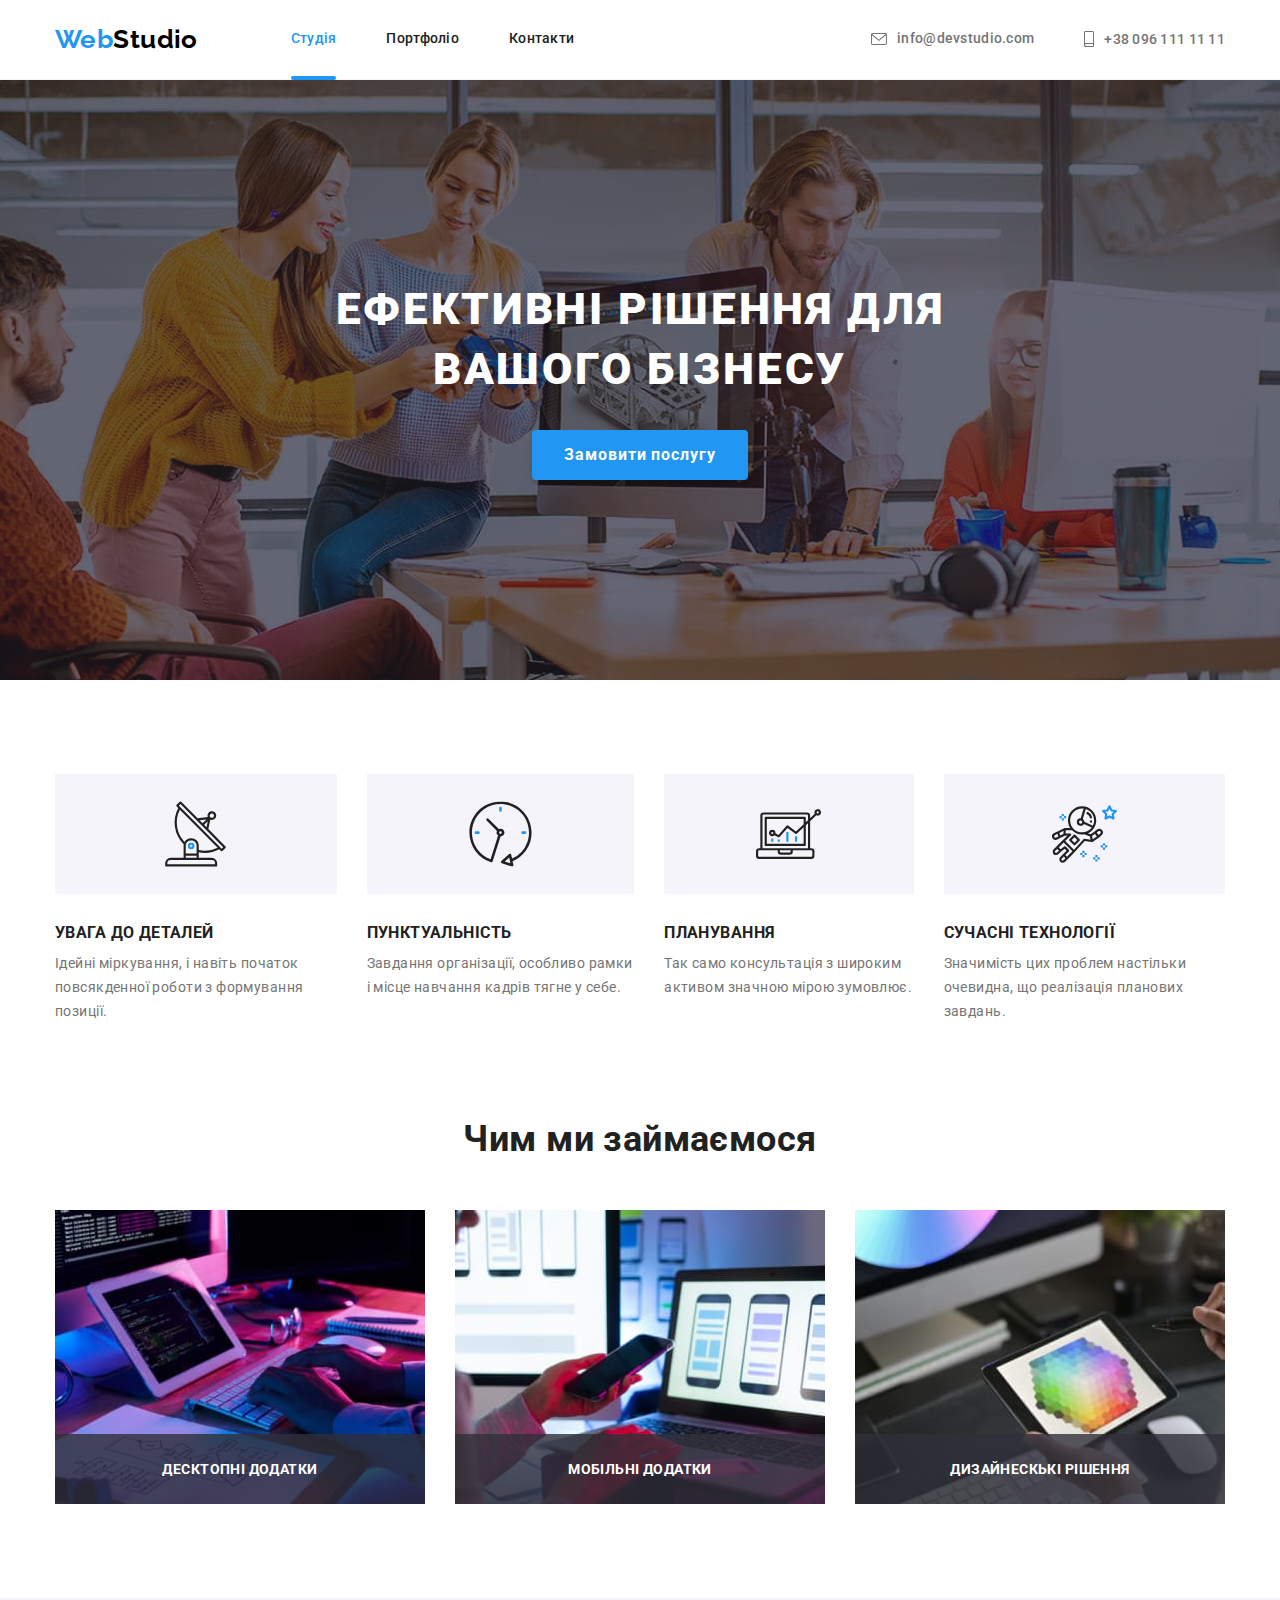
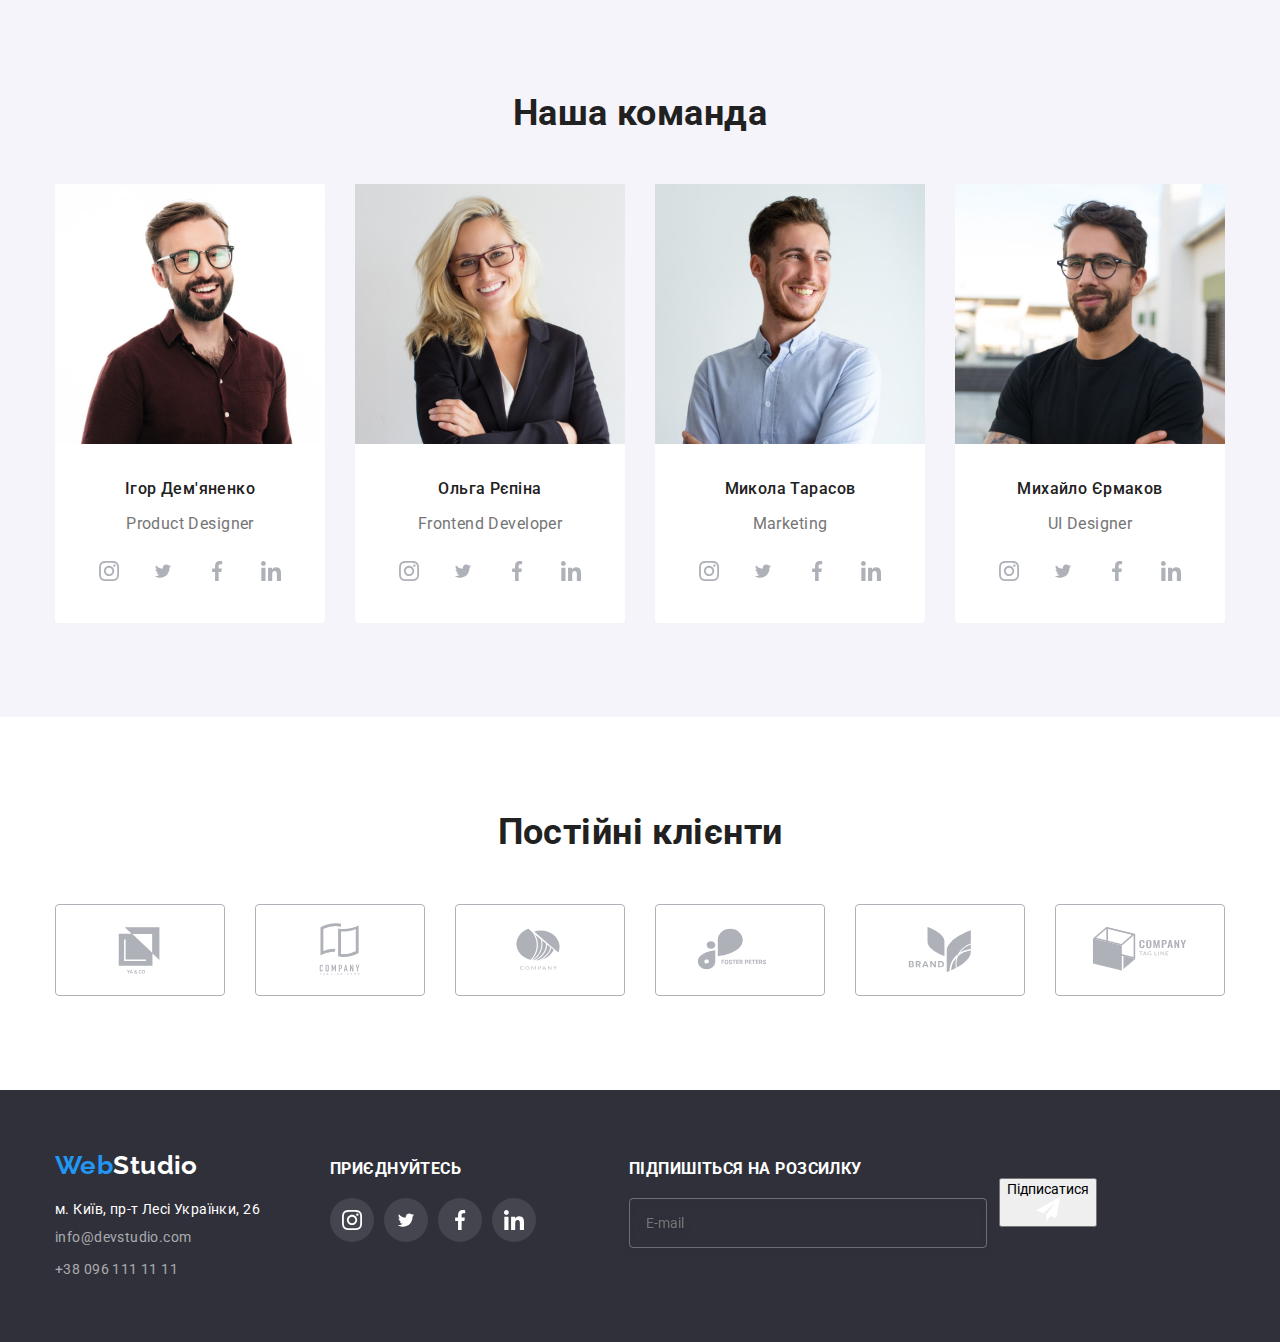
==== index.html @ 7239a4ab "Initial commit" ====
<!DOCTYPE html>
<html lang="uk">
  <head>
    <meta charset="UTF-8" />
    <meta http-equiv="X-UA-Compatible" content="IE=edge" />
    <meta name="viewport" content="width=device-width, initial-scale=1.0" />
    <title>Студія</title>
    <link
    rel="stylesheet"
    href="https://cdnjs.cloudflare.com/ajax/libs/modern-normalize/1.0.0/modern-normalize.min.css"
  />
    <link
      href="https://fonts.googleapis.com/css2?family=Montserrat:wght@400;500;600&family=Raleway:wght@700&family=Roboto:wght@400;500;700;900&display=swap"
      rel="stylesheet"/>
      <link rel="stylesheet" href="./css/main.min.css" />
    <link rel="stylesheet" href="./css/style.css" />
  </head>
  <body class="page">


<!-- *TODO HEADER= ============================================= --> 

<header class="header">
  <div class="header__container container">
      <a href="./index.html" lang="en" class="logo__text logo">Web<span class="logo__span">Studio</span></a>
<nav class="site-nav">
  <ul class="site-nav__list list">
    <li class="site-nav__item item"><a href="./index.html" class="site-nav__link link current">Студія</a> </li>
    <li class="site-nav__item item"><a href="./portfolio.html" class="site-nav__link link" >Портфоліо</a> </li>
    <li class="site-nav__item item"><a href="" class="site-nav__link link">Контакти</a> </li>
  </ul>
</nav>

  <ul class="contacts__list list">
    <li class="contacts__item item"> 
      <a href="mailto:info@devstudio.com" class="contacts__list__email" >
        <svg class="email-icon" width="16" height="12">
          <use href="./images/icons.svg#icon-envelope-min"></use>
        </svg> info@devstudio.com
      </a>
    </li>
    <li class="phone contact item"> <a href="tel:+38096111111" class="contacts__list__phone">
        <svg class="mobile-icon" width="10" height="16">
          <use href="./images/icons.svg#icon-smartphone-min"></use>
        </svg>+38 096 111 11 11
      </a>
    </li>
  </ul>
</div>
</header>

<!--*TODO HERO Section =============================================  -->

<main>
<div class="overlay">
 <section class="hero__section">
     <div class="hero__container">
        <h1 class="hero__title">Ефективні рішення для <br />вашого бізнесу</h1>
        <button type="button" class="hero__button button" data-modal-open>Замовити послугу</button>
     </div>
 </section>
</div>

 <!--*TODO FEATURES ================================================ -->

<section class="features__section section">
     <div class="features_container container">
        <h2 hidden class="features__title">Особливості</h2>
        <ul class="features__list list">

          <li class="feature__item item icon-attention">
            <h3 class="feature__title">УВАГА ДО ДЕТАЛЕЙ</h3>
            <p class="feature__description">
              Ідейні міркування, і навіть початок повсякденної роботи з
              формування позиції.
            </p>
          </li>

          <li class="feature__item item icon-punctality">
            <h3 class="feature__title">ПУНКТУАЛЬНІСТЬ</h3>
            <p class="feature__description">
              Завдання організації, особливо рамки і місце навчання кадрів тягне
              у себе.
            </p>
          </li>

          <li class="feature__item item icon-planning">
            <h3 class="feature__title">ПЛАНУВАННЯ</h3>
            <p class="feature__description">
              Так само консультація з широким активом значною мірою зумовлює.
            </p>
          </li>

          <li class="feature__item item icon-modern">
            <h3 class="feature__title">СУЧАСНІ ТЕХНОЛОГІЇ</h3>
            <p class="feature__description">
              Значимість цих проблем настільки очевидна, що реалізація планових
              завдань.
            </p>
          </li>
        </ul>
      </section>

      
 <!--*TODO ACTIVITY ================================================ -->

       <section class="activity__section section">
         <div class=" activity__container container">
        <h2 class="activity__title title">Чим ми займаємося</h2>
        <ul class="activity__list">
          <li class="activity__item">
            <img
              src="./images/whatwedo1.jpg"
              width="370"
              alt="Людина працює за компьютером"
            />
            <p class="activity__category">Десктопні додатки</p>
          </li>
         <li class="activity__item">
            <img
              src="./images/whatwedo2.jpg"
              width="370"
              alt="Людина шукає інформацію в Інтернеті"
            />
            <p class="activity__category">Мобільні додатки</p>
          </li>
           <li class="activity__item">
            <img
              src="./images/whatwedo3.jpg"
              width="370"
              alt="Людина обирає кольори на планшеті"
            />
            <p class="activity__category">Дизайнескькі рішення</p>
          </li>
        </ul>
        </div>
      </section>

 <!--*TODO TEAM ==================================================== -->

<section class="team__section section">
  <div class="team__contaner container">
    <h2 class="team__title title">Наша команда</h2>

<ul class="team__list">
  <li class="team__item item">
            <img
              src="./images/igor.jpg"
              width="270"
              alt="Фото Ігор Дем'яненко"
            />
      <div class="team__desc">
            <h3 class="team__name">Ігор Дем'яненко</h3>
            <p class="team__job">Product Designer</p>
  
        <ul class="team__list list">
          <li class="team__item item">
            <a href="" class="team__link link">
              <svg class="team__icon" width="20" height="20">
                <use href="./images/icons.svg#icon-instagram-min" ></use>
              </svg>
            </a>
          </li>

          <li class="team__item item">
            <a href="" class="team__link link">
              <svg class="team__icon"  width="20" height="16.25">
                <use href="./images/icons.svg#icon-twitter-min"></use>
              </svg>
            </a>
          </li>

           <li class="team__item item">
            <a href="" class="team__link link">
              <svg class="team__icon" width="20" height="20">
                <use href="./images/icons.svg#icon-facebook-min" ></use>
              </svg>
            </a>
          </li>

           <li class="team__item item">
            <a href="" class="team__link link">
              <svg class="team__icon" width="20" height="20">
                <use href="./images/icons.svg#icon-linkedin-min" ></use>
              </svg>
            </a>
          </li>
        </ul>
      </div>
  </li>

  <li class="team__item item">
        <img src="./images/olga.jpg" alt="Фото Ольга Рєпіна" width="270" />
    <div class="team__desc">
            <h3 class="team__name">Ольга Рєпіна</h3>
            <p class="team__job">Frontend Developer</p>
      
       <ul class="team__list list">
          <li class="team__item item">
            <a href="" class="team__link link">
              <svg class="team__icon" width="20" height="20">
                <use href="./images/icons.svg#icon-instagram-min" ></use>
              </svg>
            </a>
          </li>

          <li class="team__item item">
            <a href="" class="team__link link">
              <svg class="team__icon" width="20" height="16.25">
                <use href="./images/icons.svg#icon-twitter-min" ></use>
              </svg>
            </a>
          </li>

           <li class="team__item item">
            <a href="" class="team__link link">
              <svg class="team__icon" width="20" height="20">
                <use href="./images/icons.svg#icon-facebook-min" ></use>
              </svg>
            </a>
          </li>

           <li class="team__item item">
            <a href="" class="team__link link">
              <svg class="team__icon" width="20" height="20">
                <use href="./images/icons.svg#icon-linkedin-min" ></use>
              </svg>
            </a>
          </li>
       </ul>
    </div>
  </li>

  <li class="team__item item">
         <img
              src="./images/mykola.jpg"
              alt="Фото Микола Тарасов"
              width="270"/>
            <div class="team__desc">
            <h3 class="team__name">Микола Тарасов</h3>
            <p class="team__job">Marketing</p>
     
       <ul class="team__list list">
          <li class="team__item item">
            <a href="" class="team__link link">
              <svg class="team__icon" width="20" height="20">
                <use href="./images/icons.svg#icon-instagram-min" ></use>
              </svg>
            </a>
          </li>

          <li class="team__item item">
            <a href="" class="team__link link">
              <svg class="team__icon" width="20" height="16.25">
                <use href="./images/icons.svg#icon-twitter-min"></use>
              </svg>
            </a>
          </li>

           <li class="team__item item">
            <a href="" class="team__link link">
              <svg class="team__icon" width="20" height="20">
                <use href="./images/icons.svg#icon-facebook-min" ></use>
              </svg>
            </a>
          </li>

           <li class="team__item item">
            <a href="" class="team__link link">
              <svg class="team__icon" width="20" height="20">
                <use href="./images/icons.svg#icon-linkedin-min" ></use>
              </svg>
            </a>
          </li>
        </ul>
    </div>
</li>
          <!-- </li> -->

          <li class="team__item item">
            <img
              src="./images/mychailo.jpg"
              alt="Фото Михайло Єрмаков"
              width="270" />
            <div class="team__desc">
            <h3 class="team__name">Михайло Єрмаков</h3>
            <p class="team__job">UI Designer</p>
     
         <ul class="team__list list">
          <li class="team__item item">
            <a href="" class="team__link link">
              <svg class="team__icon" width="20" height="20">
                <use href="./images/icons.svg#icon-instagram-min" ></use>
              </svg>
            </a>
          </li>

          <li class="team__item item">
            <a href="" class="team__link link">
              <svg class="team__icon" width="20" height="16.25">
                <use href="./images/icons.svg#icon-twitter-min" ></use>
              </svg>
            </a>
          </li>

          <li class="team__item item">
            <a href="" class="team__link link">
              <svg class="team__icon" width="20" height="20">
                <use href="./images/icons.svg#icon-facebook-min" ></use>
              </svg>
            </a>
          </li>

           <li class="team__item item">
            <a href="" class="team__link link">
              <svg class="team__icon" width="20" height="20">
                <use href="./images/icons.svg#icon-linkedin-min" ></use>
              </svg>
            </a>
          </li>
        </ul>
    </div>
</li>
          
</li>
 </ul>
        
</div>
</section>

<!--*TODO CLIENTS ===========================================================-->

<section class="clients__section section">
<div class="container">
<h2 class="clients__title title">Постійні клієнти</h2>
<ul class="clients__list list">
  <li class="clients__item item">
    <a href="" class="clients__link link">
  <svg class="clients__logo" width="106" height="60">
      <use href="./images/icons.svg#icon-Union-min">
      </use>
    </svg>
    </a>
  </li>

   <li class="clients__item item">
    <a href="" class="clients__link link">
    <svg class="clients__logo" width="106" height="60">
      <use href="./images/icons.svg#icon-company-min">
      </use>
    </svg>
    </a>
  </li>

   <li class="clients__item item">
    <a href="" class="clients__link link">
    <svg class="clients__logo" width="106" height="60">
      <use href="./images/icons.svg#icon-secondcompany-min">
      </use>
    </svg>
    </a>
  </li>

  <li class="clients__item item">
    <a href="" class="clients__link link">
   <svg class="clients__logo" width="106" height="60">
      <use href="./images/icons.svg#icon-foster-min">
      </use>
    </svg>
    </a>
  </li>

  <li class="clients__item item">
    <a href="" class="clients__link link">
    <svg class="clients__logo" width="106" height="60">
      <use href="./images/icons.svg#icon-brand-min">
      </use>
    </svg>
    </a>
  </li>

   <li class="clients__item item">
    <a href="" class="clients__link link">
    <svg class="clients__logo" width="106" height="60">
      <use href="./images/icons.svg#icon-tagline-min">
      </use>
    </svg>
    </a>
  </li>
</ul>

</div>
</section>
 </main>

<!-- FOOTER  =============================================
========================================================== -->

    <footer class="footer">
      <div class="footer__container container">
<ul class="footer-align">
  <li>  
    <a href="./index.html" lang="en" class="logo__text">Web<span class="logo__span footerlogo">Studio</span>
    </a>
        <address>
          <ul class="footer__list list">
            <li> <a href=""  class="footer__address link" >м. Київ, пр-т Лесі Українки, 26</a> </li>
            <li> <a href="mailto:info@devstudio.com" class="footer__email link" >info@devstudio.com</a> </li>
            <li> <a href="tel:+38096111111" class="footer__phone link">+38 096 111 11 11</a></li>
          </ul>
        </address>
  </li>

  <li>
    <div class="join">
      <h3 class="join__title">Приєднуйтесь</h3>
        <div class="social__footer">
      <ul class="team__list list join__list">
          <li class="join__item item">
            <a href="" class="join__link link">
              <svg class="join__svg" width="20" height="20">
                <use href="./images/icons.svg#icon-instagram-min" ></use>
              </svg>
            </a>
          </li>

          <li class="join__item item">
            <a href="" class="join__link link">
              <svg class="join__svg"  width="20" height="16.25">
                <use href="./images/icons.svg#icon-twitter-min"></use>
              </svg>
            </a>
          </li>

           <li class="join__item item">
            <a href="" class="join__link link">
              <svg class="join__svg" width="20" height="20">
                <use href="./images/icons.svg#icon-facebook-min" ></use>
              </svg>
            </a>
          </li>

           <li class="join__item item">
            <a href="" class="join__link link">
              <svg class="join__svg" width="20" height="20">
                <use href="./images/icons.svg#icon-linkedin-min" ></use>
              </svg>
            </a>
      </div> 
    </div>
  </li>

  <li>
        <div class="footer-subscription">
          <h3 class="join__title">Підпишіться на розсилку</h3>
          
          <form class="subscription__form">
            <label class="subscription__lable">
              <input 
              class="subscription__input"
              type="email" 
              name="email" 
              placeholder="E-mail" />
            </label>
<div class="subscription-button-group">
            <button type="submit" class="subscription__button button">
              Підписатися
              <svg class="subscription__svg" width="24" height="24">
                <use href="./images/icons.svg#icon-send"></use>
              </svg>
                  </div>

            </button>
          </form>

      
</li>   
 </ul>   
          <!-- </li>
        </ul
        >       -->
  </footer>
</div>

<!--*TODO MODAL================================================================================ -->
<div class="backdrop is-hidden" data-modal>
<div class="modal">
<button class="close-btn" data-modal-close >
  <svg class="svg-close-icon icon" width="11" height="11">
    <use href="./images/icons.svg#icon-close-min" >
    </use> 
  </svg>
</button> 

  
  <div class="serviceorder">
    <div class="serviceorder-container">
      <section class="serviceorder-section">
  <h2 class="serviceorder-title"> Залиште свої дані, ми вам передзвонимо</h2>
  <form class="serviceorder-form" name="serviceorder-form">
    <div class="serviceorder-group">
      
     
      <label class="serviceorder-field">
         
        <input 
        class="serviceorder-form-input"
        type="text"
        name="user-name"
        placeholder =""
        required
        minlength="2"
        />
        <span class="serviceorder-lable">Ім'я</span>
       <svg class="serviceorder-field-icon" width="18" height="18" ><use href="./images/icons.svg#icon-person-min" ></use> </svg>
      </label>

    </div>
  

  <div class="serviceorder-group">
      
      <label class="serviceorder-field">
        <input 
        class="serviceorder-form-input"
        type="tel"
        name="user-name"
        placeholder=""
        required
        />
        <span class="serviceorder-lable">Телефон</span>
        <svg class="serviceorder-field-icon" width="18" height="18" ><use href="./images/icons.svg#icon-phone-min" ></use> </svg>
      </label>
        <!-- <label class="serviceorder-field">
           </label> -->
    </div>
  
  
  <div class="serviceorder-group">
      
      <label class="serviceorder-field">
        <input 
        class="serviceorder-form-input"
        type="email"
        name="email"
        placeholder=""
        required
        />
        <span class="serviceorder-lable">Пошта</span>
         <svg class="serviceorder-field-icon" width="18" height="18" ><use href="./images/icons.svg#icon-email-min" ></use> </svg>
      </label>
        <!-- <label class="serviceorder-field">
           </label> -->
    </div>
  
  
<div class="serviceorder-group-comment">
    <label class="serviceorder-field-comment">
    Коментар
    <textarea  
    class="serviceorder-form-comment"  
    name="feedback" 
    rows="5" 
    placeholder="Введіть текст"></textarea>
  </label>
</div>


<div class="serviceorder-group checkbox">
  <label class="form-agreement"  >
    <input 
    class="agreement-checkbox visually-hidden" 
    type="checkbox">
  
    <svg class="agreement-icon" width="16" height="15">
      <use class="agreement-icon-unchecked" href="./images/icons.svg#icon-unchecked" width="16" height="15"></use>
      <use class="agreement-icon-checked"  href="./images/icons.svg#icon-checked"  width="16" height="15"></use>
    
    </svg>
      <span class="agreement-text">Погоджуюся з розсилкою та приймаю <a class="agreement-link" href="">Умови договору</a></span>
  </label>
</div>

  <button class="serviceorder-button button" type="submit" >Відправити</button>
  
</div>
</div>

 <script src="./model.js"></script>




</form>
      
    </section>
  </div>

</div>



  </body>
</html>
---- css/main.min.css ----
:root{--primary-text-color: #212121;--secondary-text-color: #757575;--white-text-color: #ffffff;--accent-color: #2196f3;--primary-background-color: #f5f5f5;--secondary-background-color: #f5f4fa;--hero-bachground-color: #2f303a;--black: #000000;--grey: #afb1b8 ;--cubic: cubic-bezier(0.4, 0, 0.2, 1)}.visually-hidden{position:absolute;white-space:nowrap;width:1px;height:1px;overflow:hidden;border:0;padding:0;clip:rect(0 0 0 0);-webkit-clip-path:inset(50%);clip-path:inset(50%);margin:-1px}.link{text-decoration:none;color:inherit;cursor:pointer}.link.current{color:#2196f3}*{-webkit-box-sizing:border-box;box-sizing:border-box}body{margin-top:0;margin-bottom:0;font-family:"Roboto",sans-serif;color:var(--primary-text-color);letter-spacing:.03em;font-size:14px;font-style:normal}h1,h2,h3,h4,h5,h6,p,ul{list-style:none;margin:0;padding:0}img{display:block;max-width:100%;height:auto}a{display:block;text-decoration:none;font-style:normal;margin:0;margin-bottom:0;padding:0;color:currentColor;cursor:pointer}.container{margin-left:auto;margin-right:auto;width:1200px;padding-left:15px;padding-right:15px}.header__container{display:-webkit-box;display:-ms-flexbox;display:flex;-webkit-box-align:center;-ms-flex-align:center;align-items:center}.title{text-align:center;margin-bottom:50px;margin-top:0;font-weight:700;font-size:36px;line-height:1.17}.button{cursor:pointer}.logo{padding-top:24px;padding-bottom:24px;color:var(--accent-color);font-family:"Raleway",sans-serif;font-weight:700;font-size:26px;line-height:1.2;text-decoration:none}.overlay{height:600px;max-width:1600px;margin-left:auto;margin-right:auto;background-image:-webkit-gradient(linear, left top, right top, from(rgba(47, 48, 58, 0.4)), to(rgba(47, 48, 58, 0.4))),url(../images/Img-team.jpg);background-image:linear-gradient(to right, rgba(47, 48, 58, 0.4), rgba(47, 48, 58, 0.4)),url(../images/Img-team.jpg);background-size:cover;background-repeat:no-repeat;background-position:center;background-color:var(--secondary-background-color)}.logo__text{color:var(--accent-color);font-family:"Raleway";font-style:normal;font-weight:700;font-size:26px;line-height:1.19}.logo__span{color:var(--black)}.header{border-bottom:1px solid var(--secondary-background-color)}.site-nav__list{position:relative;display:-webkit-box;display:-ms-flexbox;display:flex;margin-left:93px;gap:50px}.site-nav__link{-webkit-transition:250ms color var(--cubic);transition:250ms color var(--cubic)}.site-nav__link:hover,.site-nav__link:focus{color:var(--accent-color);cursor:pointer;opacity:1}.current{position:relative}.current::after{position:absolute;content:"";display:block;width:100%;height:4px;border-radius:2px;bottom:-33px;background-color:var(--accent-color)}.site-nav__item{font-weight:500;line-height:1.14;letter-spacing:.02em}.contacts__list{display:-webkit-box;display:-ms-flexbox;display:flex;margin-left:auto;gap:50px;font-weight:500;line-height:1.13;letter-spacing:.02em;color:var(--secondary-text-color)}.contacts__list__email,.contacts__list__phone{display:-webkit-box;display:-ms-flexbox;display:flex;-webkit-box-align:center;-ms-flex-align:center;align-items:center;-webkit-transition:250ms color var(--cubic);transition:250ms color var(--cubic)}.contacts__list__email:hover,.contacts__list__email:focus{color:var(--accent-color)}.contacts__list__phone:hover,.contacts__list__phone:focus{color:var(--accent-color)}.email-icon,.mobile-icon{margin-right:10px;fill:currentColor}.hero__section{padding-top:200px;padding-bottom:200px;text-align:center}.hero__title{font-weight:900;font-size:44px;line-height:1.36;text-align:center;letter-spacing:.06em;text-transform:uppercase;color:var(--white-text-color)}.hero__button{margin:0 auto;margin-top:30px;padding-top:10px;padding-bottom:10px;padding-left:32px;padding-right:32px;-webkit-box-shadow:0px 4px 4px rgba(0,0,0,.15);box-shadow:0px 4px 4px rgba(0,0,0,.15);border-radius:4px;border:none;background-color:var(--accent-color);font-weight:700;font-size:16px;line-height:1.9;letter-spacing:.06em;color:var(--white-text-color)}.features__section{padding-top:94px;padding-bottom:0px}.features__list{display:-webkit-box;display:-ms-flexbox;display:flex;gap:30px}.feature__title{font-weight:700;line-height:1.13;text-transform:uppercase;color:var(--primary-text-color)}.feature__description{margin-top:10px;line-height:1.7;color:var(--secondary-text-color)}.feature__item::before{display:block;content:"";height:120px;margin-bottom:30px;background-size:65px 70px;background-repeat:no-repeat;background-position:center;background-color:var(--secondary-background-color)}.feature__item.icon-attention::before{background-image:url(../images/antenna-min.svg)}.feature__item.icon-punctality::before{background-image:url(../images/clock-picture-min.svg)}.feature__item.icon-planning::before{background-image:url(../images/planning-min.svg)}.feature__item.icon-modern::before{background-image:url(../images/astronaut-min.svg)}.activity__section{margin-top:94px;margin-bottom:94px}.activity__list{display:-webkit-box;display:-ms-flexbox;display:flex;gap:30px}.activity__item{position:relative}.activity__category{position:absolute;bottom:0;left:0;width:100%;padding-top:27px;padding-bottom:27px;text-align:center;background-color:rgba(47,48,58,.8);font-weight:700;text-transform:uppercase;color:var(--white-text-color)}.team__section{padding-top:94px;padding-bottom:94px;background-color:var(--secondary-background-color)}.team__list{display:-webkit-box;display:-ms-flexbox;display:flex;-webkit-box-pack:justify;-ms-flex-pack:justify;justify-content:space-between;gap:10px;margin-top:16px}.team__item{background:var(--white-text-color);border-radius:0px 0px 4px 4px}.team__name{font-weight:500;font-size:16px;line-height:1.9;text-align:center;color:var(--primary-text-color)}.team__job{margin-top:10px;font-size:16px;line-height:1.19;text-align:center;color:var(--secondary-text-color)}.team__desc{padding-top:30px;padding-bottom:30px;padding-left:32px;padding-right:32px}.team__icon{fill:var(--grey);-webkit-transition:250ms fill color var(--cubic);transition:250ms fill color var(--cubic)}.team__link{display:-webkit-box;display:-ms-flexbox;display:flex;-webkit-box-pack:center;-ms-flex-pack:center;justify-content:center;text-align:center;-webkit-box-align:center;-ms-flex-align:center;align-items:center;background-color:rgba(0,0,0,0);background-color:var(--white-text-color);border:1px solid var(--accent-color);border-radius:50%;border:none;width:44px;height:44px;margin:0;-webkit-transition:250ms background-color var(--cubic);transition:250ms background-color var(--cubic)}.team__link:hover,.team__link:focus{background-color:var(--accent-color);color:var(--white-text-color)}.team__link:hover .team__icon,.team__link:focus .team__icon{fill:var(--white-text-color)}.clients__section{padding-top:94px;padding-bottom:94px}.clients__list{display:-webkit-box;display:-ms-flexbox;display:flex;-webkit-box-pack:center;-ms-flex-pack:center;justify-content:center;gap:30px}.clients__logo{fill:var(--grey);-webkit-transition:250ms fill var(--cubic);transition:250ms fill var(--cubic)}.clients__link{display:-webkit-box;display:-ms-flexbox;display:flex;-webkit-box-pack:center;-ms-flex-pack:center;justify-content:center;-webkit-box-align:center;-ms-flex-align:center;align-items:center;width:170px;height:92px;border:1px solid var(--grey);border-radius:4px;color:var(--grey);-webkit-transition:250ms border-color var(--cubic);transition:250ms border-color var(--cubic)}.clients__section{padding-top:94px;padding-bottom:94px}.clients__list{display:-webkit-box;display:-ms-flexbox;display:flex;-webkit-box-pack:center;-ms-flex-pack:center;justify-content:center;gap:30px}.clients__logo{fill:var(--grey);-webkit-transition:250ms fill var(--cubic);transition:250ms fill var(--cubic)}.clients__link{display:-webkit-box;display:-ms-flexbox;display:flex;-webkit-box-pack:center;-ms-flex-pack:center;justify-content:center;-webkit-box-align:center;-ms-flex-align:center;align-items:center;width:170px;height:92px;border:1px solid var(--grey);border-radius:4px;color:var(--grey);-webkit-transition:250ms border-color var(--cubic);transition:250ms border-color var(--cubic)}.footer{padding-top:60px;padding-bottom:60px;background-color:var(--hero-bachground-color)}.logo__text{color:var(--accent-color);font-family:"Raleway";font-style:normal;font-weight:700;font-size:26px;line-height:1.19}.footerlogo{color:var(--white-text-color)}.footer__list{margin-top:20px}.footer__address{display:block;margin-bottom:9px;gap:9px;color:var(--white-text-color);-webkit-transition:250ms color var(--cubic);transition:250ms color var(--cubic)}.footer__address:hover,.footer__address:focus{color:var(--accent-color)}.footer__email{display:block;margin-bottom:9px;color:rgba(255,255,255,.6);line-height:1.7;-webkit-transition:250ms color var(--cubic);transition:250ms color var(--cubic)}.footer__email:hover,.footer__email:focus{color:var(--accent-color)}.footer__phone{display:block;color:rgba(255,255,255,.6);line-height:1.7;-webkit-transition:250ms color var(--cubic);transition:250ms color var(--cubic)}.footer__phone:hover,.footer__phone:focus{color:var(--accent-color)}.footer-align{display:-webkit-box;display:-ms-flexbox;display:flex;-webkit-box-align:baseline;-ms-flex-align:baseline;align-items:baseline}.join__title{font-weight:700;line-height:1.13;text-transform:uppercase;color:var(--white-text-color)}.join__list{margin-top:20px}.join{margin-left:70px}.social{display:block}.join__svg{fill:var(--white-text-color)}.join__link{display:-webkit-box;display:-ms-flexbox;display:flex;-webkit-box-pack:center;-ms-flex-pack:center;justify-content:center;background:rgba(255,255,255,.1);-webkit-box-align:center;-ms-flex-align:center;align-items:center;border-radius:50%;width:44px;height:44px;margin:0;-webkit-transition:250ms background var(--cubic);transition:250ms background var(--cubic)}.join__link:hover,.join__link:focus{background-color:var(--accent-color)}.portfolio-section{margin-top:94px;margin-bottom:94px}.portfolio-nav{margin-bottom:50px;display:-webkit-box;display:-ms-flexbox;display:flex;-webkit-box-pack:center;-ms-flex-pack:center;justify-content:center}.btn-filtr{display:-webkit-box;display:-ms-flexbox;display:flex;-webkit-box-align:center;-ms-flex-align:center;align-items:center;font-family:inherit;margin-right:8px;font-weight:500;font-size:16px;line-height:26px;color:var(--primary-text-color);border-radius:4px;border:none;cursor:pointer;background:var(--secondary-background-color);border-radius:4px;padding:6px 22px;-webkit-transition-property:color,background,-webkit-box-shadow;transition-property:color,background,-webkit-box-shadow;transition-property:box-shadow,color,background;transition-property:box-shadow,color,background,-webkit-box-shadow;-webkit-transition-duration:250ms;transition-duration:250ms;-webkit-transition-timing-function:var(--cubic);transition-timing-function:var(--cubic);-webkit-transition-delay:0;transition-delay:0}.btn-filtr:focus,.btn-filtr:hover{background-color:var(--accent-color);color:var(--white-text-color);-webkit-box-shadow:0px 3px 1px rgba(0,0,0,.1),0px 1px 2px rgba(0,0,0,.08),0px 2px 2px rgba(0,0,0,.12);box-shadow:0px 3px 1px rgba(0,0,0,.1),0px 1px 2px rgba(0,0,0,.08),0px 2px 2px rgba(0,0,0,.12)}.btn-container{width:1200px;padding-left:15px;padding-right:15px}.portfolio-link{-webkit-transition-property:-webkit-box-shadow;transition-property:-webkit-box-shadow;transition-property:box-shadow;transition-property:box-shadow, -webkit-box-shadow;-webkit-transition-duration:250ms;transition-duration:250ms;-webkit-transition-timing-function:var(--cubic);transition-timing-function:var(--cubic);-webkit-transition-delay:0;transition-delay:0}.portfolio-list{display:-webkit-box;display:-ms-flexbox;display:flex;-ms-flex-wrap:wrap;flex-wrap:wrap}.portfolio-item{width:370px;margin-right:30px;margin-bottom:30px}.portfolio-item:nth-child(3n){margin-right:0}.portfolio-item:nth-last-child(-n+3){margin-bottom:0}.portfolio-item a:hover{border:var(--accent-color)}.portfolio-link:hover,.portfolio-link:focus{-webkit-box-shadow:0px 1px 1px rgba(0,0,0,.12),0px 4px 4px rgba(0,0,0,.06),1px 4px 6px rgba(0,0,0,.16);box-shadow:0px 1px 1px rgba(0,0,0,.12),0px 4px 4px rgba(0,0,0,.06),1px 4px 6px rgba(0,0,0,.16)}.description{padding-top:20px;padding-bottom:20px;padding-left:24px;padding-right:24px}.work-title{text-decoration:none;color:var(--primary-text-color);font-weight:700;font-size:18px;line-height:2;letter-spacing:.06em;margin-bottom:4px}.work-type{text-decoration:none;color:var(--secondary-text-color);font-size:16px;line-height:1.9}.work-description{padding-top:20px;padding-bottom:20px;padding-left:24px;padding-right:24px;border-right:1px solid var(--primary-background-color);border-left:1px solid var(--primary-background-color);border-bottom:1px solid var(--primary-background-color)}.portfolio-overlay{position:relative;-webkit-transition-property:color,background;transition-property:color,background;-webkit-transition-duration:250ms;transition-duration:250ms;-webkit-transition-timing-function:var(--cubic);transition-timing-function:var(--cubic)}.portfolio-overlay-text{position:absolute;top:0;left:0;width:100%;height:100%;padding-top:63px;padding-bottom:63px;padding-left:24px;padding-right:24px;background:rgba(33,150,243,.9);opacity:0;overflow:hidden;font-size:18px;line-height:1.56;color:var(--white-text-color);-webkit-transition-property:color,background;transition-property:color,background;-webkit-transition-duration:250ms;transition-duration:250ms;-webkit-transition-timing-function:var(--cubic);transition-timing-function:var(--cubic);-webkit-transition-delay:0;transition-delay:0}.portfolio-link .portfolio-overlay-text,.portfolio-link .portfolio-overlay-text{-webkit-transform:translateY(100%);transform:translateY(100%);-webkit-transition:-webkit-transform 250ms cubic-bezier(0.4, 0, 0.2, 1);transition:-webkit-transform 250ms cubic-bezier(0.4, 0, 0.2, 1);transition:transform 250ms cubic-bezier(0.4, 0, 0.2, 1);transition:transform 250ms cubic-bezier(0.4, 0, 0.2, 1), -webkit-transform 250ms cubic-bezier(0.4, 0, 0.2, 1)}.portfolio-link:hover .portfolio-overlay-text,.portfolio-link:focus .portfolio-overlay-text{opacity:1;-webkit-transform:translateY(0);transform:translateY(0)}/*# sourceMappingURL=main.min.css.map */
---- css/style.css ----
:root {
  --primary-text-color: #212121;
  --secondary-text-color: #757575;
  --white-text-color: #ffffff;
  --accent-color: #2196f3;
  --primary-background-color: #f5f5f5;
  --secondary-background-color: #f5f4fa;
  --hero-bachground-color: #2f303a;
  --black: #000000;
  --grey: #afb1b8 ;
  --cubic: cubic-bezier(0.4, 0, 0.2, 1);
}

/* *TODO RESET =============================================  */

* {
  box-sizing: border-box;
  /* outline: 1px solid chocolate; */
}

body {
  margin-top: 0;
  margin-bottom: 0;
  font-family: "Roboto", sans-serif;
  color: var(--primary-text-color);
  letter-spacing: 0.03em;
  font-size: 14px;
  font-style: normal;
}
h1,
h2,
h3,
h4,
h5,
h6,
p,
ul {
  list-style: none;
  margin: 0;
  padding: 0;
}

img {
  display: block;
  max-width: 100%;
  height: auto;
}

a {
  display: block;
  text-decoration: none;
  font-style: normal;
  margin: 0;
  margin-bottom: 0;
  padding: 0;
  color: currentColor;
  cursor: pointer;
}

/* .link {
  text-decoration: none;
  color: inherit;
  cursor: pointer;
}

.link.current {
  color: #2196f3;
}

.button {
  cursor: pointer;
}
.container {
  margin-left: auto;
  margin-right: auto;
  width: 1200px;
  padding-left: 15px;
  padding-right: 15px;
}
.title {
  text-align: center;
  margin-bottom: 50px;
  margin-top: 0;

  font-weight: 700;
  font-size: 36px;
  line-height: 1.17;
}
.visually-hidden {
  position: absolute;
  white-space: nowrap;
  width: 1px;
  height: 1px;
  overflow: hidden;
  border: 0;
  padding: 0;
  clip: rect(0 0 0 0);
  clip-path: inset(50%);
  margin: -1px;
} */

/* *TODO HEADER ==============================================  */

/* .header__container {
  display: flex;
  align-items: center;
} */
/* .logo {
  padding-top: 24px;
  padding-bottom: 24px;

  color: var(--accent-color);
  font-family: "Raleway", sans-serif;
  font-weight: 700;
  font-size: 26px;
  line-height: 1.2;
  text-decoration: none;
} */

/* .logo__text {
  color: var(--accent-color);
  font-family: "Raleway";
  font-style: normal;
  font-weight: 700;
  font-size: 26px;
  line-height: 1.19;
}
.logo__span {
  color: var(--black);
}
.header {
  border-bottom: 1px solid var(--secondary-background-color);
}
.site-nav__list {
  position: relative;

  display: flex;
  margin-left: 93px;
  gap: 50px;
}
.site-nav__link {
  transition: 250ms color var(--cubic);
}
.site-nav__link:hover,
.site-nav__link:focus {
  color: var(--accent-color);
  cursor: pointer;
  opacity: 1;
}
.current {
  position: relative;
}
.current::after {
  position: absolute;
  content: "";
  display: block;

  width: 100%;
  height: 4px;
  border-radius: 2px;
  bottom: -33px;

  background-color: var(--accent-color);
}
.site-nav__item {
  font-weight: 500;
  line-height: 1.14;
  letter-spacing: 0.02em;
}
.contacts__list {
  display: flex;
  margin-left: auto;
  gap: 50px;

  font-weight: 500;
  line-height: 1.13;
  letter-spacing: 0.02em;
  color: var(--secondary-text-color);
}
.contacts__list__email,
.contacts__list__phone {
  display: flex;
  align-items: center;

  transition: 250ms color var(--cubic);
}
.contacts__list__email:hover,
.contacts__list__email:focus {
  color: var(--accent-color);
}
.contacts__list__phone:hover,
.contacts__list__phone:focus {
  color: var(--accent-color);
}
.email-icon,
.mobile-icon {
  margin-right: 10px;
  fill: currentColor;
} */

/* *TODO HERO Section =============================================   */

/* .hero__section {
  padding-top: 200px;
  padding-bottom: 200px;
  text-align: center;
}
.hero__title {
  font-weight: 900;
  font-size: 44px;
  line-height: 1.36;
  text-align: center;
  letter-spacing: 0.06em;
  text-transform: uppercase;
  color: var(--white-text-color);
}
.hero__button {
  margin: 0 auto;
  margin-top: 30px;
  padding-top: 10px;
  padding-bottom: 10px;
  padding-left: 32px;
  padding-right: 32px;

  box-shadow: 0px 4px 4px rgb(0 0 0 / 15%);
  border-radius: 4px;
  border: none;
  background-color: var(--accent-color);

  font-weight: 700;
  font-size: 16px;
  line-height: 1.9;
  letter-spacing: 0.06em;
  color: var(--white-text-color);
}  */
/* .overlay {
  height: 600px;
  max-width: 1600px;
  margin-left: auto;
  margin-right: auto;

  background-image: linear-gradient(
      to right,
      rgba(47, 48, 58, 0.4),
      rgba(47, 48, 58, 0.4)
    ),
    url(../images/Img-team.jpg);
  background-size: cover;
  background-repeat: no-repeat;
  background-position: center;
  background-color: var(--secondary-background-color);
} */

/* *TODO FEATURES ====================================================== */
/* .features__section {
  padding-top: 94px;
  padding-bottom: 0px;
}
.features__list {
  display: flex;
  gap: 30px;
}
.feature__title {
  font-weight: 700;
  line-height: 1.13;
  text-transform: uppercase;
  color: var(--primary-text-color);
}
.feature__description {
  margin-top: 10px;
  line-height: 1.7;
  color: var(--secondary-text-color);
}
.feature__item::before {
  display: block;
  content: "";
  height: 120px;
  margin-bottom: 30px;

  background-size: 65px 70px;
  background-repeat: no-repeat;
  background-position: center;
  background-color: var(--secondary-background-color);
}

.feature__item.icon-attention::before {
  background-image: url(../images/antenna-min.svg);
}
.feature__item.icon-punctality::before {
  background-image: url(../images/clock-picture-min.svg);
}
.feature__item.icon-planning::before {
  background-image: url(../images/planning-min.svg);
}

.feature__item.icon-modern::before {
  background-image: url(../images/astronaut-min.svg);
} */

/* *TODO ACTIVITY ================================================ */
/* .activity__section {
  margin-top: 94px;
  margin-bottom: 94px;
}
.activity__list {
  display: flex;
  gap: 30px;
}
.activity__item {
  position: relative;
}
.activity__category {
  position: absolute;
  bottom: 0;
  left: 0;
  width: 100%;

  padding-top: 27px;
  padding-bottom: 27px;

  text-align: center;
  background-color: rgba(47, 48, 58, 0.8);
  font-weight: 700;
  text-transform: uppercase;
  color: var(--white-text-color);
} */

/* *TODO TEAM Section ============================================ */
.team__section {
  padding-top: 94px;
  padding-bottom: 94px;
  background-color: var(--secondary-background-color);
}
.team__list {
  display: flex;
  justify-content: space-between;
  gap: 10px;
  margin-top: 16px;
}
.team__item {
  background: var(--white-text-color);
  border-radius: 0px 0px 4px 4px;
}
.team__name {
  font-weight: 500;
  font-size: 16px;
  line-height: 1.9;
  text-align: center;
  color: var(--primary-text-color);
}
.team__job {
  margin-top: 10px;
  font-size: 16px;
  line-height: 1.19;
  text-align: center;
  color: var(--secondary-text-color);
}
.team__desc {
  padding-top: 30px;
  padding-bottom: 30px;
  padding-left: 32px;
  padding-right: 32px;
}
.team__icon {
  fill: var(--grey);
  transition: 250ms fill color var(--cubic);
}
.team__link {
  display: flex;
  justify-content: center;
  text-align: center;
  align-items: center;

  background-color: transparent;
  background-color: var(--white-text-color);
  border: 1px solid var(--accent-color);
  border-radius: 50%;
  border: none;

  width: 44px;
  height: 44px;
  margin: 0;

  transition: 250ms background-color var(--cubic);
}
.team__link:hover,
.team__link:focus {
  background-color: var(--accent-color);
  color: var(--white-text-color);
}
.team__link:hover .team__icon,
.team__link:focus .team__icon {
  fill: var(--white-text-color);
}

/* *TODO CLIENTS =========================================================== */
.clients__section {
  padding-top: 94px;
  padding-bottom: 94px;
}
.clients__list {
  display: flex;
  justify-content: center;
  gap: 30px;
}
.clients__logo {
  fill: var(--grey);
  transition: 250ms fill var(--cubic);
}
.clients__link {
  display: flex;
  justify-content: center;
  align-items: center;

  width: 170px;
  height: 92px;
  border: 1px solid var(--grey);

  border-radius: 4px;
  color: var(--grey);

  transition: 250ms border-color var(--cubic);
}
.clients__link:hover .clients__logo,
.clients__link:focus .clients__logo {
  fill: var(--accent-color);
}
.clients__link:hover,
.clients__link:focus {
  border: 1px solid var(--accent-color);
}

/* 
<!-- FOOTER  =============================================
========================================================== --> */

.footer {
  padding-top: 60px;
  padding-bottom: 60px;
  background-color: var(--hero-bachground-color);
}
.logo__text {
  color: var(--accent-color);
  font-family: "Raleway";
  font-style: normal;
  font-weight: 700;
  font-size: 26px;
  line-height: 1.19;
}

.footerlogo {
  color: var(--white-text-color);
}
.footer__list {
  margin-top: 20px;

}
.footer__address {
  display: block;
  margin-bottom: 9px;
  gap: 9px;

  color: var(--white-text-color);

  transition: 250ms color var(--cubic);
}
.footer__address:hover,
.footer__address:focus {
  color: var(--accent-color);
}

.footer__email {
  display: block;
  margin-bottom: 9px;

  color: rgba(255, 255, 255, 0.6);
  line-height: 1.7;

  transition: 250ms color var(--cubic);
}
.footer__email:hover,
.footer__email:focus {
  color: var(--accent-color);
}
.footer__phone {
  display: block;

  color: rgba(255, 255, 255, 0.6);
  line-height: 1.7;

  transition: 250ms color var(--cubic);
}
.footer__phone:hover,
.footer__phone:focus {
  color: var(--accent-color);
}
.social {
  display: block;
}
.join__title {
  font-weight: 700;
  line-height: 1.13;
  text-transform: uppercase;
  color: var(--white-text-color);
}

.join__list {
  margin-top: 20px;
}
.join {
  margin-left: 70px;
}
.footer-align {
  display: flex;
  align-items: baseline;
}
.join__svg {
  fill: var(--white-text-color);
}
.join__link {
  display: flex;
  justify-content: center;
  background: rgba(255, 255, 255, 0.1);
  align-items: center;
  border-radius: 50%;
  width: 44px;
  height: 44px;
  margin: 0;

  transition: 250ms background var(--cubic);
}

.join__link:hover,
.join__link:focus {
  background-color: var(--accent-color);
}

/* 
<!-- PORTFOLIO  =============================================
========================================================== --> */
/* .portfolio-section {
  margin-top: 94px;
  margin-bottom: 94px;
}
.portfolio-nav {
  margin-bottom: 50px;
  display: flex;
  justify-content: center;
}

.btn-filtr {
  display: flex;
  align-items: center;
  font-family: inherit;
  margin-right: 8px;

  font-weight: 500;
  font-size: 16px;
  line-height: 26px;
  color: var(--primary-text-color);
  border-radius: 4px;
  border: none;
  cursor: pointer;
  background: var(--secondary-background-color);
  border-radius: 4px;
  padding: 6px 22px;

  transition-property: box-shadow, color, background;
  transition-duration: 250ms;
  transition-timing-function: var(--cubic);
  transition-delay: 0;
}

.btn-filtr:focus,
.btn-filtr:hover {
  background-color: var(--accent-color);
  color: var(--white-text-color);
  box-shadow: 0px 3px 1px rgba(0, 0, 0, 0.1), 0px 1px 2px rgba(0, 0, 0, 0.08),
    0px 2px 2px rgba(0, 0, 0, 0.12);
} */

/* .btn-container {
  width: 1200px;
  padding-left: 15px;
  padding-right: 15px;
}

.portfolio-link {
  transition-property: box-shadow;
  transition-duration: 250ms;
  transition-timing-function: var(--cubic);
  transition-delay: 0;
}

.portfolio-list {
  display: flex;
  flex-wrap: wrap;
}

.portfolio-item {
  width: 370px;
  margin-right: 30px;
  margin-bottom: 30px;
}

.portfolio-item:nth-child(3n) {
  margin-right: 0;
}
.portfolio-item:nth-last-child(-n + 3) {
  margin-bottom: 0;
}

.portfolio-item a:hover {
  border: var(--accent-color);
}

.portfolio-link:hover,
.portfolio-link:focus {
  box-shadow: 0px 1px 1px rgba(0, 0, 0, 0.12), 0px 4px 4px rgba(0, 0, 0, 0.06),
    1px 4px 6px rgba(0, 0, 0, 0.16);
}
.description {
  padding-top: 20px;
  padding-bottom: 20px;
  padding-left: 24px;
  padding-right: 24px;
}
.work-title {
  text-decoration: none;
  color: var(--primary-text-color);
  font-weight: 700;
  font-size: 18px;
  line-height: 2;
  letter-spacing: 0.06em;
  margin-bottom: 4px;
}

.work-type {
  text-decoration: none;
  color: var(--secondary-text-color);
  font-size: 16px;
  line-height: 1.9;
}

.work-description {
  padding-top: 20px;
  padding-bottom: 20px;
  padding-left: 24px;
  padding-right: 24px;
  border-right: 1px solid var(--primary-background-color);
  border-left: 1px solid var(--primary-background-color);
  border-bottom: 1px solid var(--primary-background-color);
}

.portfolio-overlay {
  position: relative;
  transition-property: color, background;
  transition-duration: 250ms;
  transition-timing-function: var(--cubic);
}

.portfolio-overlay-text {
  position: absolute;
  top: 0;
  left: 0;

  width: 100%;
  height: 100%;
  padding-top: 63px;
  padding-bottom: 63px;
  padding-left: 24px;
  padding-right: 24px;

  background: rgba(33, 150, 243, 0.9);
  opacity: 0;
  overflow: hidden;

  font-size: 18px;
  line-height: 1.56;
  color: var(--white-text-color);

  transition-property: color, background;
  transition-duration: 250ms;
  transition-timing-function: var(--cubic);
  transition-delay: 0;
}

.portfolio-link .portfolio-overlay-text,
.portfolio-link .portfolio-overlay-text {
  transform: translateY(100%);
  transition: transform 250ms cubic-bezier(0.4, 0, 0.2, 1);
}

.portfolio-link:hover .portfolio-overlay-text,
.portfolio-link:focus .portfolio-overlay-text {
  opacity: 1;
  transform: translateY(0);
} */ */

/* /* MODAL ==================================================
================================================================*/
/* початковий стан */
.backdrop {
  position: fixed;
  top: 0;
  left: 0;
  height: 100%;
  width: 100%;
  background-color: rgba(0, 0, 0, 0.2);
  opacity: 1;
  transition: opacity 250ms var(--cubic);
  visibility: visible;
  pointer-events: initial;
}
.modal {
  position: absolute;
  top: 50%;
  left: 50%;
  transform: translate(-50%, -50%);
  transition: transform 250ms var(--cubic), opacity 250ms var(--cubic);
  opacity: 1;
  height: 581px;
  width: 528px;
  border-radius: 4px;
  background: var(--white-text-color);
  box-shadow: 0px 1px 3px rgba(0, 0, 0, 0.12), 0px 1px 1px rgba(0, 0, 0, 0.14),
    0px 2px 1px rgba(0, 0, 0, 0.2);
}
.backdrop.is-hidden {
  opacity: 0;
  pointer-events: none;
  visibility: hidden;
}
/* кінцевий стан */
.backdrop.is-hidden .modal {
  opacity: 0;
  transform: translate(-50%, -50%);
}
 .close-btn {
  position: absolute;
  display: flex;
  align-items: center;
  justify-content: center;
  right: 8px;
  top: 8px;
  background-color: transparent;
  border-radius: 50%;
  width: 30px;
  height: 30px;
  border: 1px solid var(--secondary-text-color);
  cursor: pointer;
  outline: transparent;
  transition: 250ms cubic border;
}
.close-btn:hover,
.close-btn:focus {
  color: var(--accent-color);
  border: 1px solid var(--accent-color);
} 
.svg-close-icon {
  fill: currentColor;
  transition: 250ms fill var(--cubic);
}

/* *Subscription FORM =================================================
====================================================================== */

.footer-subscription {
  margin-left: 93px;
  width: 358px;
  height: 50px;
}

.subscription__form {
  display: flex;
  gap: 12px;
}
.subscription__input {
  margin-top: 20px;
  padding-left: 16px;

  width: 358px;
  height: 50px;
  background-color: transparent;
  border: 1px solid rgba(255, 255, 255, 0.3);
  filter: drop-shadow(0px 4px 4px rgba(0, 0, 0, 0.15));
  border-radius: 4px;
  color: var(--white-text-color);
  cursor: pointer;
 outline:none;
}

.subscription__input {
  margin-top: 20px;
  padding-left: 16px;

  width: 358px;
  height: 50px;

  background-color: transparent;
  border: 1px solid rgba(255, 255, 255, 0.3);
  filter: drop-shadow(0px 4px 4px rgba(0, 0, 0, 0.15));
  border-radius: 4px;
  color: var(--white-text-color);
  cursor: pointer;
  outline: none;

  transition: 250ms var(--cubic) border-color;
}

.subscription__input:hover,
.subscription__input:focus {
  border-color: var(--accent-color);
}

/* .subscription__button {
  display: flex;
  align-items: center;
  justify-content: center;

  width: 200px;
  height: 50px;

  margin-top: 20px;
  padding-top: 10px;
  padding-bottom: 10px;
  padding-left: 28px;
  padding-right: 28px;

  box-shadow: 0px 4px 4px rgb(0 0 0 / 15%);
  background: var(--accent-color);
  border-radius: 4px;
  border: none;
  font-weight: 700;
  font-size: 16px;
  line-height: 1.9;
  letter-spacing: 0.06em;
  color: var(--white-text-color);
  gap: 10px;

  transition: 250ms background var(--cubic);
}

.subscription__button:hover,
.subscription__button:focus {
  background: var(--accent-color);
} */
.subscription__svg {
  fill: var(--white-text-color);
}


/* *SERVICEORDER FORM =================================================
====================================================================== */

.serviceorder {
  padding: 40px;
}

.serviceorder-form-input:hover,
.serviceorder-form-input:focus {
  color: var(--accent-color);
  border: 1px solid var(--accent-color);
}

.serviceorder-form-comment:hover .serviceorder-form-comment:focus {
  color: var(--accent-color);
  border: 1px solid var(--accent-color);
}

.serviceorder-title {
  font-size: 20px;
  line-height: 1.15;
  text-align: center;
}

.serviceorder-group {
  margin-top: 28px;
  position: relative;

}
.serviceorder-lable {
  position: absolute;
  top: -16px;
  left: 0;

  font-size: 12px;
  line-height: 1.17;
  letter-spacing: 0.01em;

  color: var(--secondary-text-color);
}
.checkbox-text {
  font-size: 12px;
  line-height: 1.17;
  letter-spacing: 0.01em;

  color: var(--secondary-text-color);
}
.serviceorder-group-comment {
  margin-top: 10px;
}

.serviceorder-lable-comment {
  position: absolute;
  top: -16px;
  left: 0;

  font-size: 12px;
  line-height: 1.17;
  letter-spacing: 0.01em;

  color: var(--secondary-text-color);
}

.serviceorder-form-input {
  margin-top: 4px;

  width: 448px;
  height: 40px;

  border: 1px solid rgba(33, 33, 33, 0.2);
  border-radius: 4px;
  outline: transparent;
  color: var(--primary-text-color);

  cursor: pointer;
  padding-left: 42px;
  transition: 250ms border var(--cubic);
}

.serviceorder-form-input .placeholder {
  padding: 20px;
}
.serviceorder-field{
  color: var(--primary-text-color);
}
.serviceorder-field:hover,
.serviceorder-field:focus {
  color: var(--accent-color);
}

.serviceorder-form-comment {
  margin-top: 4px;
  padding-top: 12px;
  padding-left: 16px;

  width: 448px;
  height: 120px;
  border: 1px solid rgba(33, 33, 33, 0.2);
  border-radius: 4px;
  outline: transparent;
  transition: 250ms border var(--cubic);
}
.serviceorder-form-comment:hover,
.serviceorder-form-comment:focus {
  border: 1px solid var(--accent-color);
}

.serviceorder-field-comment {
  font-size: 12px;
  line-height: 1.17;
  letter-spacing: 0.01em;

  color: var(--secondary-text-color);
}

.serviceorder-group-checkbox {
  margin-top: 20px;
}

.serviceorder-field-icon {
  position: absolute;

  left: 14px;
  top: 50%;
  left: 12px;
  transform: translateY(-50%);
  fill: currentColor;
  transition: 250ms fill var(--cubic);
}
.serviceorder-button {
  margin: auto;
  margin-top: 30px;
  padding-top: 10px;
  padding-bottom: 10px;

  width: 200px;
  height: 50px;

  background: var(--accent-color);
  box-shadow: 0px 4px 4px rgb(0 0 0 / 15%);
  border-radius: 4px;
  border: none;

  font-weight: 700;
  font-size: 16px;
  line-height: 1.9;

  display: flex;
  justify-content: center;
  letter-spacing: 0.06em;
  color: var(--white-text-color);
}

.serviceorder-button:hover,
.serviceorder-button:focus {
  box-shadow: 0px 4px 4px rgb(0 0 0 / 15%);
}

.form-agreement:hover {
  fill: var(--accent-color);
}

.form-agreement {
  display: flex;
  align-items: center;
  gap: 10px;
  margin-top: 20px;
}
.agreement-icon-unchecked {
  fill: var(--primary-text-color);
  transition: 250ms fill var(--cubic);
}
.agreement-icon-checked {
  opacity: 0;
  transition: 250ms opacity var(--cubic);
  fill: var(--accent-color);
}
.agreement-checkbox:checked + .agreement-icon .agreement-icon-checked {
  opacity: 1;
}
.agreement-checkox:checked + .agreement-icon .agreement-icon-unchecked {
  opacity: 0;
}
.agreement-text {
  display: flex;
  text-align: center;
  gap: 7px;

  line-height: 1.71px;
  color: var(--secondary-text-color);

  user-select: none;
}

.agreement-link {
  color: var(--accent-color);
  text-decoration: underline;
}

.checkbox {
  margin-top: 20px;
}
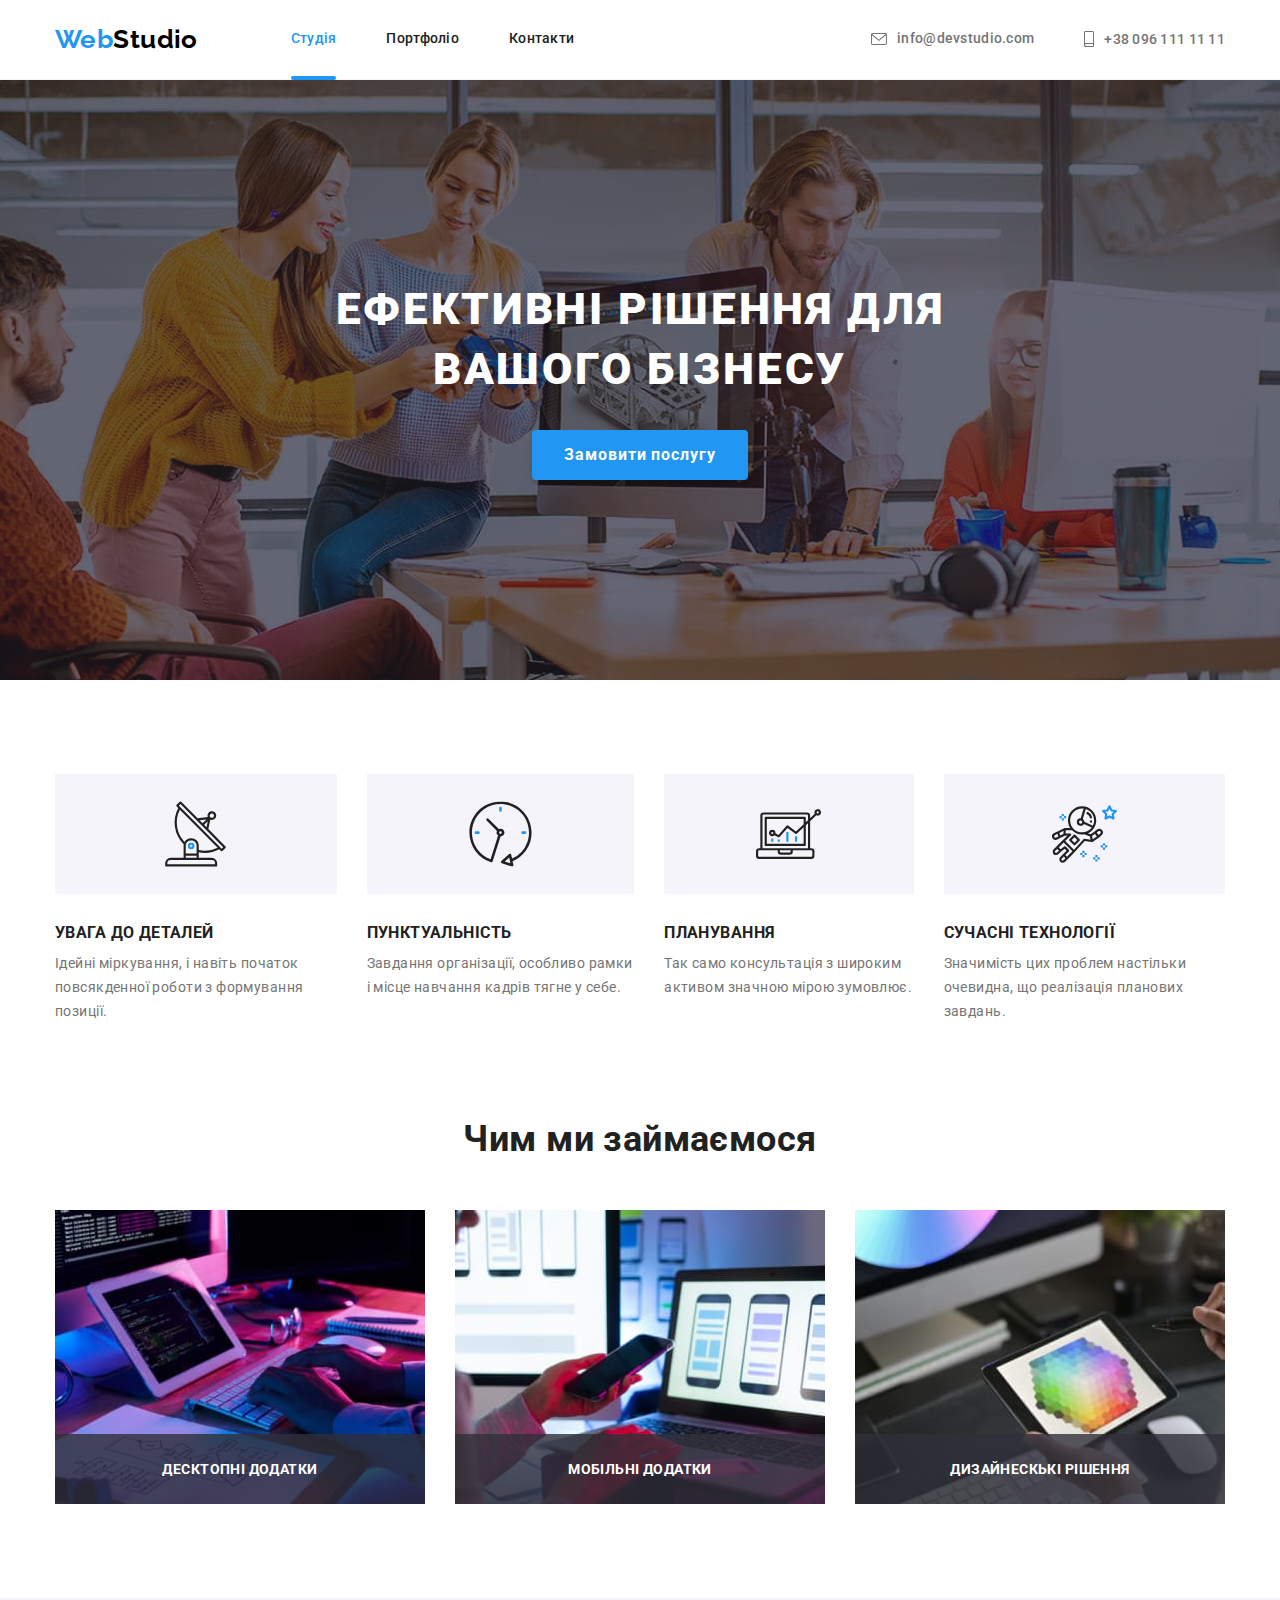
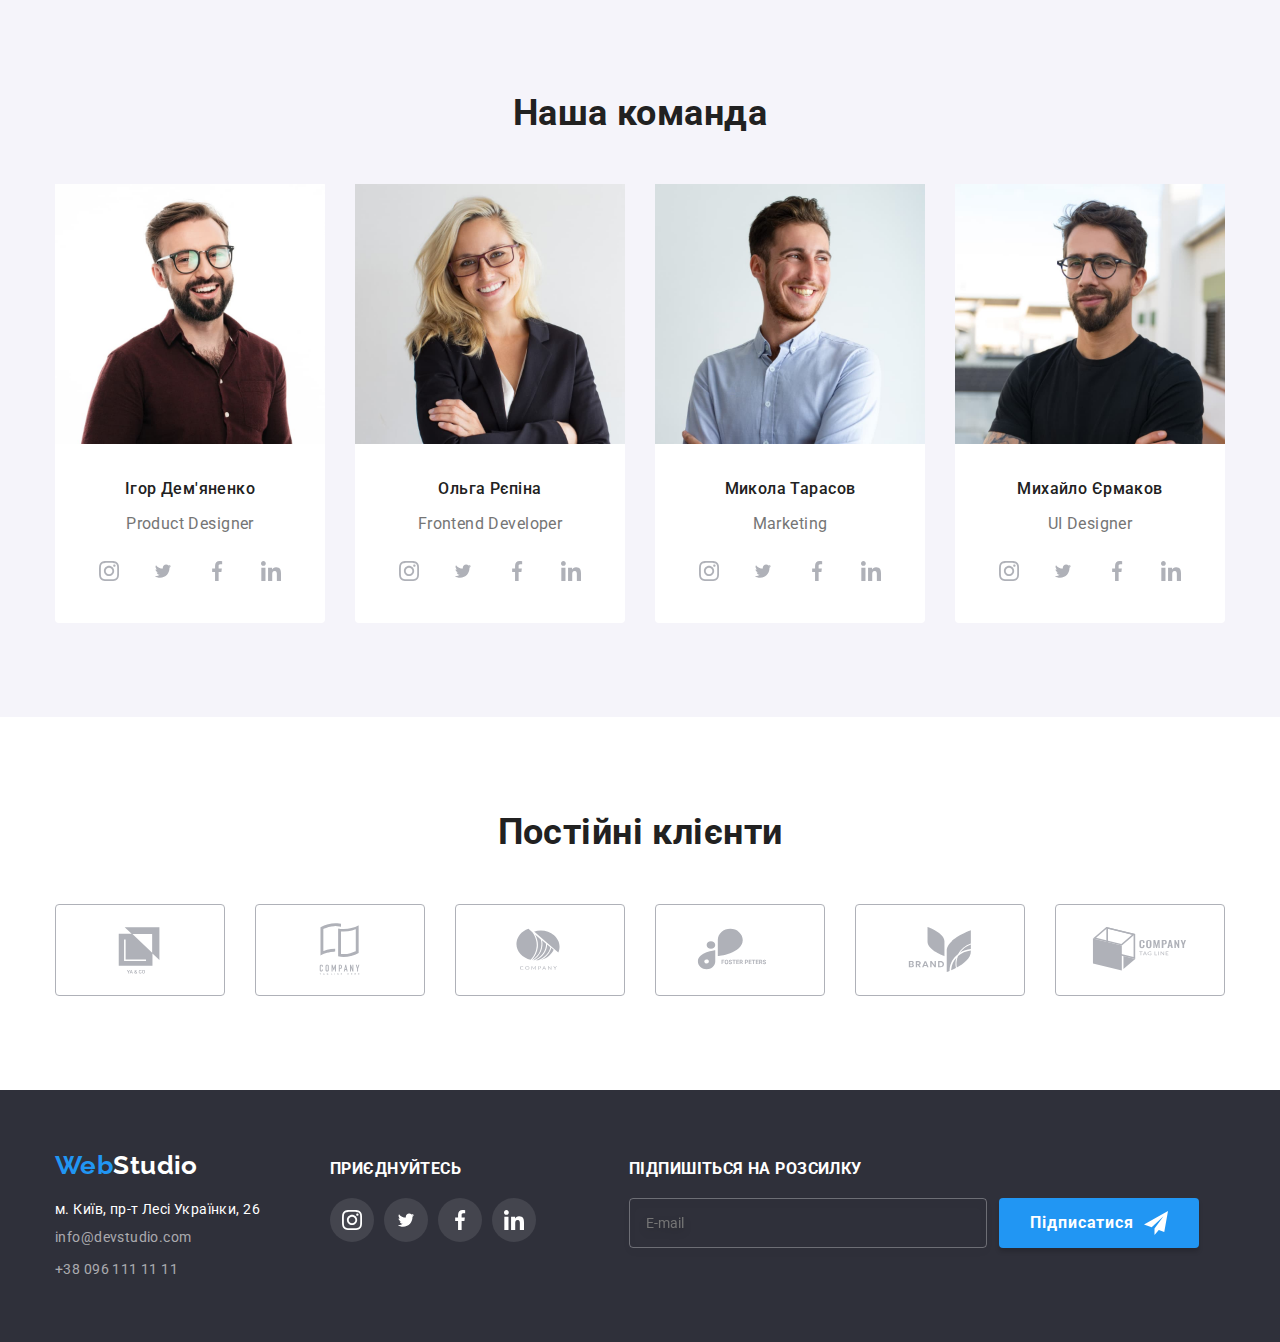
==== commit becc950a: "adds styles" ====
--- a/index.html
+++ b/index.html
@@ -13,7 +13,7 @@
       href="https://fonts.googleapis.com/css2?family=Montserrat:wght@400;500;600&family=Raleway:wght@700&family=Roboto:wght@400;500;700;900&display=swap"
       rel="stylesheet"/>
       <link rel="stylesheet" href="./css/main.min.css" />
-    <link rel="stylesheet" href="./css/style.css" />
+    <!-- <link rel="stylesheet" href="./css/style.css" /> -->
   </head>
   <body class="page">
 
--- a/css/main.min.css
+++ b/css/main.min.css
@@ -1 +1 @@
-:root{--primary-text-color: #212121;--secondary-text-color: #757575;--white-text-color: #ffffff;--accent-color: #2196f3;--primary-background-color: #f5f5f5;--secondary-background-color: #f5f4fa;--hero-bachground-color: #2f303a;--black: #000000;--grey: #afb1b8 ;--cubic: cubic-bezier(0.4, 0, 0.2, 1)}.visually-hidden{position:absolute;white-space:nowrap;width:1px;height:1px;overflow:hidden;border:0;padding:0;clip:rect(0 0 0 0);-webkit-clip-path:inset(50%);clip-path:inset(50%);margin:-1px}.link{text-decoration:none;color:inherit;cursor:pointer}.link.current{color:#2196f3}*{-webkit-box-sizing:border-box;box-sizing:border-box}body{margin-top:0;margin-bottom:0;font-family:"Roboto",sans-serif;color:var(--primary-text-color);letter-spacing:.03em;font-size:14px;font-style:normal}h1,h2,h3,h4,h5,h6,p,ul{list-style:none;margin:0;padding:0}img{display:block;max-width:100%;height:auto}a{display:block;text-decoration:none;font-style:normal;margin:0;margin-bottom:0;padding:0;color:currentColor;cursor:pointer}.container{margin-left:auto;margin-right:auto;width:1200px;padding-left:15px;padding-right:15px}.header__container{display:-webkit-box;display:-ms-flexbox;display:flex;-webkit-box-align:center;-ms-flex-align:center;align-items:center}.title{text-align:center;margin-bottom:50px;margin-top:0;font-weight:700;font-size:36px;line-height:1.17}.button{cursor:pointer}.logo{padding-top:24px;padding-bottom:24px;color:var(--accent-color);font-family:"Raleway",sans-serif;font-weight:700;font-size:26px;line-height:1.2;text-decoration:none}.overlay{height:600px;max-width:1600px;margin-left:auto;margin-right:auto;background-image:-webkit-gradient(linear, left top, right top, from(rgba(47, 48, 58, 0.4)), to(rgba(47, 48, 58, 0.4))),url(../images/Img-team.jpg);background-image:linear-gradient(to right, rgba(47, 48, 58, 0.4), rgba(47, 48, 58, 0.4)),url(../images/Img-team.jpg);background-size:cover;background-repeat:no-repeat;background-position:center;background-color:var(--secondary-background-color)}.logo__text{color:var(--accent-color);font-family:"Raleway";font-style:normal;font-weight:700;font-size:26px;line-height:1.19}.logo__span{color:var(--black)}.header{border-bottom:1px solid var(--secondary-background-color)}.site-nav__list{position:relative;display:-webkit-box;display:-ms-flexbox;display:flex;margin-left:93px;gap:50px}.site-nav__link{-webkit-transition:250ms color var(--cubic);transition:250ms color var(--cubic)}.site-nav__link:hover,.site-nav__link:focus{color:var(--accent-color);cursor:pointer;opacity:1}.current{position:relative}.current::after{position:absolute;content:"";display:block;width:100%;height:4px;border-radius:2px;bottom:-33px;background-color:var(--accent-color)}.site-nav__item{font-weight:500;line-height:1.14;letter-spacing:.02em}.contacts__list{display:-webkit-box;display:-ms-flexbox;display:flex;margin-left:auto;gap:50px;font-weight:500;line-height:1.13;letter-spacing:.02em;color:var(--secondary-text-color)}.contacts__list__email,.contacts__list__phone{display:-webkit-box;display:-ms-flexbox;display:flex;-webkit-box-align:center;-ms-flex-align:center;align-items:center;-webkit-transition:250ms color var(--cubic);transition:250ms color var(--cubic)}.contacts__list__email:hover,.contacts__list__email:focus{color:var(--accent-color)}.contacts__list__phone:hover,.contacts__list__phone:focus{color:var(--accent-color)}.email-icon,.mobile-icon{margin-right:10px;fill:currentColor}.hero__section{padding-top:200px;padding-bottom:200px;text-align:center}.hero__title{font-weight:900;font-size:44px;line-height:1.36;text-align:center;letter-spacing:.06em;text-transform:uppercase;color:var(--white-text-color)}.hero__button{margin:0 auto;margin-top:30px;padding-top:10px;padding-bottom:10px;padding-left:32px;padding-right:32px;-webkit-box-shadow:0px 4px 4px rgba(0,0,0,.15);box-shadow:0px 4px 4px rgba(0,0,0,.15);border-radius:4px;border:none;background-color:var(--accent-color);font-weight:700;font-size:16px;line-height:1.9;letter-spacing:.06em;color:var(--white-text-color)}.features__section{padding-top:94px;padding-bottom:0px}.features__list{display:-webkit-box;display:-ms-flexbox;display:flex;gap:30px}.feature__title{font-weight:700;line-height:1.13;text-transform:uppercase;color:var(--primary-text-color)}.feature__description{margin-top:10px;line-height:1.7;color:var(--secondary-text-color)}.feature__item::before{display:block;content:"";height:120px;margin-bottom:30px;background-size:65px 70px;background-repeat:no-repeat;background-position:center;background-color:var(--secondary-background-color)}.feature__item.icon-attention::before{background-image:url(../images/antenna-min.svg)}.feature__item.icon-punctality::before{background-image:url(../images/clock-picture-min.svg)}.feature__item.icon-planning::before{background-image:url(../images/planning-min.svg)}.feature__item.icon-modern::before{background-image:url(../images/astronaut-min.svg)}.activity__section{margin-top:94px;margin-bottom:94px}.activity__list{display:-webkit-box;display:-ms-flexbox;display:flex;gap:30px}.activity__item{position:relative}.activity__category{position:absolute;bottom:0;left:0;width:100%;padding-top:27px;padding-bottom:27px;text-align:center;background-color:rgba(47,48,58,.8);font-weight:700;text-transform:uppercase;color:var(--white-text-color)}.team__section{padding-top:94px;padding-bottom:94px;background-color:var(--secondary-background-color)}.team__list{display:-webkit-box;display:-ms-flexbox;display:flex;-webkit-box-pack:justify;-ms-flex-pack:justify;justify-content:space-between;gap:10px;margin-top:16px}.team__item{background:var(--white-text-color);border-radius:0px 0px 4px 4px}.team__name{font-weight:500;font-size:16px;line-height:1.9;text-align:center;color:var(--primary-text-color)}.team__job{margin-top:10px;font-size:16px;line-height:1.19;text-align:center;color:var(--secondary-text-color)}.team__desc{padding-top:30px;padding-bottom:30px;padding-left:32px;padding-right:32px}.team__icon{fill:var(--grey);-webkit-transition:250ms fill color var(--cubic);transition:250ms fill color var(--cubic)}.team__link{display:-webkit-box;display:-ms-flexbox;display:flex;-webkit-box-pack:center;-ms-flex-pack:center;justify-content:center;text-align:center;-webkit-box-align:center;-ms-flex-align:center;align-items:center;background-color:rgba(0,0,0,0);background-color:var(--white-text-color);border:1px solid var(--accent-color);border-radius:50%;border:none;width:44px;height:44px;margin:0;-webkit-transition:250ms background-color var(--cubic);transition:250ms background-color var(--cubic)}.team__link:hover,.team__link:focus{background-color:var(--accent-color);color:var(--white-text-color)}.team__link:hover .team__icon,.team__link:focus .team__icon{fill:var(--white-text-color)}.clients__section{padding-top:94px;padding-bottom:94px}.clients__list{display:-webkit-box;display:-ms-flexbox;display:flex;-webkit-box-pack:center;-ms-flex-pack:center;justify-content:center;gap:30px}.clients__logo{fill:var(--grey);-webkit-transition:250ms fill var(--cubic);transition:250ms fill var(--cubic)}.clients__link{display:-webkit-box;display:-ms-flexbox;display:flex;-webkit-box-pack:center;-ms-flex-pack:center;justify-content:center;-webkit-box-align:center;-ms-flex-align:center;align-items:center;width:170px;height:92px;border:1px solid var(--grey);border-radius:4px;color:var(--grey);-webkit-transition:250ms border-color var(--cubic);transition:250ms border-color var(--cubic)}.clients__section{padding-top:94px;padding-bottom:94px}.clients__list{display:-webkit-box;display:-ms-flexbox;display:flex;-webkit-box-pack:center;-ms-flex-pack:center;justify-content:center;gap:30px}.clients__logo{fill:var(--grey);-webkit-transition:250ms fill var(--cubic);transition:250ms fill var(--cubic)}.clients__link{display:-webkit-box;display:-ms-flexbox;display:flex;-webkit-box-pack:center;-ms-flex-pack:center;justify-content:center;-webkit-box-align:center;-ms-flex-align:center;align-items:center;width:170px;height:92px;border:1px solid var(--grey);border-radius:4px;color:var(--grey);-webkit-transition:250ms border-color var(--cubic);transition:250ms border-color var(--cubic)}.footer{padding-top:60px;padding-bottom:60px;background-color:var(--hero-bachground-color)}.logo__text{color:var(--accent-color);font-family:"Raleway";font-style:normal;font-weight:700;font-size:26px;line-height:1.19}.footerlogo{color:var(--white-text-color)}.footer__list{margin-top:20px}.footer__address{display:block;margin-bottom:9px;gap:9px;color:var(--white-text-color);-webkit-transition:250ms color var(--cubic);transition:250ms color var(--cubic)}.footer__address:hover,.footer__address:focus{color:var(--accent-color)}.footer__email{display:block;margin-bottom:9px;color:rgba(255,255,255,.6);line-height:1.7;-webkit-transition:250ms color var(--cubic);transition:250ms color var(--cubic)}.footer__email:hover,.footer__email:focus{color:var(--accent-color)}.footer__phone{display:block;color:rgba(255,255,255,.6);line-height:1.7;-webkit-transition:250ms color var(--cubic);transition:250ms color var(--cubic)}.footer__phone:hover,.footer__phone:focus{color:var(--accent-color)}.footer-align{display:-webkit-box;display:-ms-flexbox;display:flex;-webkit-box-align:baseline;-ms-flex-align:baseline;align-items:baseline}.join__title{font-weight:700;line-height:1.13;text-transform:uppercase;color:var(--white-text-color)}.join__list{margin-top:20px}.join{margin-left:70px}.social{display:block}.join__svg{fill:var(--white-text-color)}.join__link{display:-webkit-box;display:-ms-flexbox;display:flex;-webkit-box-pack:center;-ms-flex-pack:center;justify-content:center;background:rgba(255,255,255,.1);-webkit-box-align:center;-ms-flex-align:center;align-items:center;border-radius:50%;width:44px;height:44px;margin:0;-webkit-transition:250ms background var(--cubic);transition:250ms background var(--cubic)}.join__link:hover,.join__link:focus{background-color:var(--accent-color)}.portfolio-section{margin-top:94px;margin-bottom:94px}.portfolio-nav{margin-bottom:50px;display:-webkit-box;display:-ms-flexbox;display:flex;-webkit-box-pack:center;-ms-flex-pack:center;justify-content:center}.btn-filtr{display:-webkit-box;display:-ms-flexbox;display:flex;-webkit-box-align:center;-ms-flex-align:center;align-items:center;font-family:inherit;margin-right:8px;font-weight:500;font-size:16px;line-height:26px;color:var(--primary-text-color);border-radius:4px;border:none;cursor:pointer;background:var(--secondary-background-color);border-radius:4px;padding:6px 22px;-webkit-transition-property:color,background,-webkit-box-shadow;transition-property:color,background,-webkit-box-shadow;transition-property:box-shadow,color,background;transition-property:box-shadow,color,background,-webkit-box-shadow;-webkit-transition-duration:250ms;transition-duration:250ms;-webkit-transition-timing-function:var(--cubic);transition-timing-function:var(--cubic);-webkit-transition-delay:0;transition-delay:0}.btn-filtr:focus,.btn-filtr:hover{background-color:var(--accent-color);color:var(--white-text-color);-webkit-box-shadow:0px 3px 1px rgba(0,0,0,.1),0px 1px 2px rgba(0,0,0,.08),0px 2px 2px rgba(0,0,0,.12);box-shadow:0px 3px 1px rgba(0,0,0,.1),0px 1px 2px rgba(0,0,0,.08),0px 2px 2px rgba(0,0,0,.12)}.btn-container{width:1200px;padding-left:15px;padding-right:15px}.portfolio-link{-webkit-transition-property:-webkit-box-shadow;transition-property:-webkit-box-shadow;transition-property:box-shadow;transition-property:box-shadow, -webkit-box-shadow;-webkit-transition-duration:250ms;transition-duration:250ms;-webkit-transition-timing-function:var(--cubic);transition-timing-function:var(--cubic);-webkit-transition-delay:0;transition-delay:0}.portfolio-list{display:-webkit-box;display:-ms-flexbox;display:flex;-ms-flex-wrap:wrap;flex-wrap:wrap}.portfolio-item{width:370px;margin-right:30px;margin-bottom:30px}.portfolio-item:nth-child(3n){margin-right:0}.portfolio-item:nth-last-child(-n+3){margin-bottom:0}.portfolio-item a:hover{border:var(--accent-color)}.portfolio-link:hover,.portfolio-link:focus{-webkit-box-shadow:0px 1px 1px rgba(0,0,0,.12),0px 4px 4px rgba(0,0,0,.06),1px 4px 6px rgba(0,0,0,.16);box-shadow:0px 1px 1px rgba(0,0,0,.12),0px 4px 4px rgba(0,0,0,.06),1px 4px 6px rgba(0,0,0,.16)}.description{padding-top:20px;padding-bottom:20px;padding-left:24px;padding-right:24px}.work-title{text-decoration:none;color:var(--primary-text-color);font-weight:700;font-size:18px;line-height:2;letter-spacing:.06em;margin-bottom:4px}.work-type{text-decoration:none;color:var(--secondary-text-color);font-size:16px;line-height:1.9}.work-description{padding-top:20px;padding-bottom:20px;padding-left:24px;padding-right:24px;border-right:1px solid var(--primary-background-color);border-left:1px solid var(--primary-background-color);border-bottom:1px solid var(--primary-background-color)}.portfolio-overlay{position:relative;-webkit-transition-property:color,background;transition-property:color,background;-webkit-transition-duration:250ms;transition-duration:250ms;-webkit-transition-timing-function:var(--cubic);transition-timing-function:var(--cubic)}.portfolio-overlay-text{position:absolute;top:0;left:0;width:100%;height:100%;padding-top:63px;padding-bottom:63px;padding-left:24px;padding-right:24px;background:rgba(33,150,243,.9);opacity:0;overflow:hidden;font-size:18px;line-height:1.56;color:var(--white-text-color);-webkit-transition-property:color,background;transition-property:color,background;-webkit-transition-duration:250ms;transition-duration:250ms;-webkit-transition-timing-function:var(--cubic);transition-timing-function:var(--cubic);-webkit-transition-delay:0;transition-delay:0}.portfolio-link .portfolio-overlay-text,.portfolio-link .portfolio-overlay-text{-webkit-transform:translateY(100%);transform:translateY(100%);-webkit-transition:-webkit-transform 250ms cubic-bezier(0.4, 0, 0.2, 1);transition:-webkit-transform 250ms cubic-bezier(0.4, 0, 0.2, 1);transition:transform 250ms cubic-bezier(0.4, 0, 0.2, 1);transition:transform 250ms cubic-bezier(0.4, 0, 0.2, 1), -webkit-transform 250ms cubic-bezier(0.4, 0, 0.2, 1)}.portfolio-link:hover .portfolio-overlay-text,.portfolio-link:focus .portfolio-overlay-text{opacity:1;-webkit-transform:translateY(0);transform:translateY(0)}/*# sourceMappingURL=main.min.css.map */+:root{--primary-text-color: #212121;--secondary-text-color: #757575;--white-text-color: #ffffff;--accent-color: #2196f3;--primary-background-color: #f5f5f5;--secondary-background-color: #f5f4fa;--hero-bachground-color: #2f303a;--black: #000000;--grey: #afb1b8 ;--cubic: cubic-bezier(0.4, 0, 0.2, 1)}.visually-hidden{position:absolute;white-space:nowrap;width:1px;height:1px;overflow:hidden;border:0;padding:0;clip:rect(0 0 0 0);-webkit-clip-path:inset(50%);clip-path:inset(50%);margin:-1px}.link{text-decoration:none;color:inherit;cursor:pointer}.link.current{color:#2196f3}*{-webkit-box-sizing:border-box;box-sizing:border-box}body{margin-top:0;margin-bottom:0;font-family:"Roboto",sans-serif;color:var(--primary-text-color);letter-spacing:.03em;font-size:14px;font-style:normal}h1,h2,h3,h4,h5,h6,p,ul{list-style:none;margin:0;padding:0}img{display:block;max-width:100%;height:auto}a{display:block;text-decoration:none;font-style:normal;margin:0;margin-bottom:0;padding:0;color:currentColor;cursor:pointer}.container{margin-left:auto;margin-right:auto;width:1200px;padding-left:15px;padding-right:15px}.header__container{display:-webkit-box;display:-ms-flexbox;display:flex;-webkit-box-align:center;-ms-flex-align:center;align-items:center}.title{text-align:center;margin-bottom:50px;margin-top:0;font-weight:700;font-size:36px;line-height:1.17}.button{cursor:pointer}.close-btn{position:absolute;display:-webkit-box;display:-ms-flexbox;display:flex;-webkit-box-align:center;-ms-flex-align:center;align-items:center;-webkit-box-pack:center;-ms-flex-pack:center;justify-content:center;right:8px;top:8px;background-color:rgba(0,0,0,0);border-radius:50%;width:30px;height:30px;border:1px solid var(--secondary-text-color);cursor:pointer;outline:rgba(0,0,0,0);-webkit-transition:250ms cubic border;transition:250ms cubic border}.close-btn:hover,.close-btn:focus{color:var(--accent-color);border:1px solid var(--accent-color)}.svg-close-icon{fill:currentColor;-webkit-transition:250ms fill var(--cubic);transition:250ms fill var(--cubic)}.subscription__button{display:-webkit-box;display:-ms-flexbox;display:flex;-webkit-box-align:center;-ms-flex-align:center;align-items:center;-webkit-box-pack:center;-ms-flex-pack:center;justify-content:center;width:200px;height:50px;margin-top:20px;padding-top:10px;padding-bottom:10px;padding-left:28px;padding-right:28px;-webkit-box-shadow:0px 4px 4px rgba(0,0,0,.15);box-shadow:0px 4px 4px rgba(0,0,0,.15);background:var(--accent-color);border-radius:4px;border:none;font-weight:700;font-size:16px;line-height:1.9;letter-spacing:.06em;color:var(--white-text-color);gap:10px;-webkit-transition:250ms background var(--cubic);transition:250ms background var(--cubic)}.subscription__button:hover,.subscription__button:focus{background:var(--accent-color)}.logo{padding-top:24px;padding-bottom:24px;color:var(--accent-color);font-family:"Raleway",sans-serif;font-weight:700;font-size:26px;line-height:1.2;text-decoration:none}.overlay{height:600px;max-width:1600px;margin-left:auto;margin-right:auto;background-image:-webkit-gradient(linear, left top, right top, from(rgba(47, 48, 58, 0.4)), to(rgba(47, 48, 58, 0.4))),url(../images/Img-team.jpg);background-image:linear-gradient(to right, rgba(47, 48, 58, 0.4), rgba(47, 48, 58, 0.4)),url(../images/Img-team.jpg);background-size:cover;background-repeat:no-repeat;background-position:center;background-color:var(--secondary-background-color)}.backdrop{position:fixed;top:0;left:0;height:100%;width:100%;background-color:rgba(0,0,0,.2);opacity:1;-webkit-transition:opacity 250ms var(--cubic);transition:opacity 250ms var(--cubic);visibility:visible;pointer-events:initial}.backdrop.is-hidden{opacity:0;pointer-events:none;visibility:hidden}.modal{position:absolute;top:50%;left:50%;-webkit-transform:translate(-50%, -50%);transform:translate(-50%, -50%);-webkit-transition:opacity 250ms var(--cubic),-webkit-transform 250ms var(--cubic);transition:opacity 250ms var(--cubic),-webkit-transform 250ms var(--cubic);transition:transform 250ms var(--cubic),opacity 250ms var(--cubic);transition:transform 250ms var(--cubic),opacity 250ms var(--cubic),-webkit-transform 250ms var(--cubic);opacity:1;height:581px;width:528px;border-radius:4px;background:var(--white-text-color);-webkit-box-shadow:0px 1px 3px rgba(0,0,0,.12),0px 1px 1px rgba(0,0,0,.14),0px 2px 1px rgba(0,0,0,.2);box-shadow:0px 1px 3px rgba(0,0,0,.12),0px 1px 1px rgba(0,0,0,.14),0px 2px 1px rgba(0,0,0,.2)}.backdrop.is-hidden .modal{opacity:0;-webkit-transform:translate(-50%, -50%);transform:translate(-50%, -50%)}.site-nav__list{position:relative;display:-webkit-box;display:-ms-flexbox;display:flex;margin-left:93px;gap:50px}.site-nav__link{-webkit-transition:250ms color var(--cubic);transition:250ms color var(--cubic)}.site-nav__link:hover,.site-nav__link:focus{color:var(--accent-color);cursor:pointer;opacity:1}.contacts__list{display:-webkit-box;display:-ms-flexbox;display:flex;margin-left:auto;gap:50px;font-weight:500;line-height:1.13;letter-spacing:.02em;color:var(--secondary-text-color)}.contacts__list__email,.contacts__list__phone{display:-webkit-box;display:-ms-flexbox;display:flex;-webkit-box-align:center;-ms-flex-align:center;align-items:center;-webkit-transition:250ms color var(--cubic);transition:250ms color var(--cubic)}.contacts__list__email:hover,.contacts__list__email:focus{color:var(--accent-color)}.contacts__list__phone:hover,.contacts__list__phone:focus{color:var(--accent-color)}.email-icon,.mobile-icon{margin-right:10px;fill:currentColor}.logo__text{color:var(--accent-color);font-family:"Raleway";font-style:normal;font-weight:700;font-size:26px;line-height:1.19}.logo__span{color:var(--black)}.header{border-bottom:1px solid var(--secondary-background-color)}.current{position:relative}.current::after{position:absolute;content:"";display:block;width:100%;height:4px;border-radius:2px;bottom:-33px;background-color:var(--accent-color)}.site-nav__item{font-weight:500;line-height:1.14;letter-spacing:.02em}.hero__section{padding-top:200px;padding-bottom:200px;text-align:center}.hero__title{font-weight:900;font-size:44px;line-height:1.36;text-align:center;letter-spacing:.06em;text-transform:uppercase;color:var(--white-text-color)}.hero__button{margin:0 auto;margin-top:30px;padding-top:10px;padding-bottom:10px;padding-left:32px;padding-right:32px;-webkit-box-shadow:0px 4px 4px rgba(0,0,0,.15);box-shadow:0px 4px 4px rgba(0,0,0,.15);border-radius:4px;border:none;background-color:var(--accent-color);font-weight:700;font-size:16px;line-height:1.9;letter-spacing:.06em;color:var(--white-text-color)}.features__section{padding-top:94px;padding-bottom:0px}.features__list{display:-webkit-box;display:-ms-flexbox;display:flex;gap:30px}.feature__title{font-weight:700;line-height:1.13;text-transform:uppercase;color:var(--primary-text-color)}.feature__description{margin-top:10px;line-height:1.7;color:var(--secondary-text-color)}.feature__item::before{display:block;content:"";height:120px;margin-bottom:30px;background-size:65px 70px;background-repeat:no-repeat;background-position:center;background-color:var(--secondary-background-color)}.feature__item.icon-attention::before{background-image:url(../images/antenna-min.svg)}.feature__item.icon-punctality::before{background-image:url(../images/clock-picture-min.svg)}.feature__item.icon-planning::before{background-image:url(../images/planning-min.svg)}.feature__item.icon-modern::before{background-image:url(../images/astronaut-min.svg)}.activity__section{margin-top:94px;margin-bottom:94px}.activity__list{display:-webkit-box;display:-ms-flexbox;display:flex;gap:30px}.activity__item{position:relative}.activity__category{position:absolute;bottom:0;left:0;width:100%;padding-top:27px;padding-bottom:27px;text-align:center;background-color:rgba(47,48,58,.8);font-weight:700;text-transform:uppercase;color:var(--white-text-color)}.team__section{padding-top:94px;padding-bottom:94px;background-color:var(--secondary-background-color)}.team__list{display:-webkit-box;display:-ms-flexbox;display:flex;-webkit-box-pack:justify;-ms-flex-pack:justify;justify-content:space-between;gap:10px;margin-top:16px}.team__item{background:var(--white-text-color);border-radius:0px 0px 4px 4px}.team__name{font-weight:500;font-size:16px;line-height:1.9;text-align:center;color:var(--primary-text-color)}.team__job{margin-top:10px;font-size:16px;line-height:1.19;text-align:center;color:var(--secondary-text-color)}.team__desc{padding-top:30px;padding-bottom:30px;padding-left:32px;padding-right:32px}.team__icon{fill:var(--grey);-webkit-transition:250ms fill color var(--cubic);transition:250ms fill color var(--cubic)}.team__link{display:-webkit-box;display:-ms-flexbox;display:flex;-webkit-box-pack:center;-ms-flex-pack:center;justify-content:center;text-align:center;-webkit-box-align:center;-ms-flex-align:center;align-items:center;background-color:rgba(0,0,0,0);background-color:var(--white-text-color);border:1px solid var(--accent-color);border-radius:50%;border:none;width:44px;height:44px;margin:0;-webkit-transition:250ms background-color var(--cubic);transition:250ms background-color var(--cubic)}.team__link:hover,.team__link:focus{background-color:var(--accent-color);color:var(--white-text-color)}.team__link:hover .team__icon,.team__link:focus .team__icon{fill:var(--white-text-color)}.clients__section{padding-top:94px;padding-bottom:94px}.clients__list{display:-webkit-box;display:-ms-flexbox;display:flex;-webkit-box-pack:center;-ms-flex-pack:center;justify-content:center;gap:30px}.clients__logo{fill:var(--grey);-webkit-transition:250ms fill var(--cubic);transition:250ms fill var(--cubic)}.clients__link{display:-webkit-box;display:-ms-flexbox;display:flex;-webkit-box-pack:center;-ms-flex-pack:center;justify-content:center;-webkit-box-align:center;-ms-flex-align:center;align-items:center;width:170px;height:92px;border:1px solid var(--grey);border-radius:4px;color:var(--grey);-webkit-transition:250ms border-color var(--cubic);transition:250ms border-color var(--cubic)}.clients__link:hover .clients__logo,.clients__link:focus .clients__logo{fill:var(--accent-color)}.clients__link:hover,.clients__link:focus{border:1px solid var(--accent-color)}.clients__section{padding-top:94px;padding-bottom:94px}.clients__list{display:-webkit-box;display:-ms-flexbox;display:flex;-webkit-box-pack:center;-ms-flex-pack:center;justify-content:center;gap:30px}.clients__logo{fill:var(--grey);-webkit-transition:250ms fill var(--cubic);transition:250ms fill var(--cubic)}.clients__link{display:-webkit-box;display:-ms-flexbox;display:flex;-webkit-box-pack:center;-ms-flex-pack:center;justify-content:center;-webkit-box-align:center;-ms-flex-align:center;align-items:center;width:170px;height:92px;border:1px solid var(--grey);border-radius:4px;color:var(--grey);-webkit-transition:250ms border-color var(--cubic);transition:250ms border-color var(--cubic)}.clients__link:hover .clients__logo,.clients__link:focus .clients__logo{fill:var(--accent-color)}.clients__link:hover,.clients__link:focus{border:1px solid var(--accent-color)}.footer{padding-top:60px;padding-bottom:60px;background-color:var(--hero-bachground-color)}.logo__text{color:var(--accent-color);font-family:"Raleway";font-style:normal;font-weight:700;font-size:26px;line-height:1.19}.footerlogo{color:var(--white-text-color)}.footer__list{margin-top:20px}.footer__address{display:block;margin-bottom:9px;gap:9px;color:var(--white-text-color);-webkit-transition:250ms color var(--cubic);transition:250ms color var(--cubic)}.footer__address:hover,.footer__address:focus{color:var(--accent-color)}.footer__email{display:block;margin-bottom:9px;color:rgba(255,255,255,.6);line-height:1.7;-webkit-transition:250ms color var(--cubic);transition:250ms color var(--cubic)}.footer__email:hover,.footer__email:focus{color:var(--accent-color)}.footer__phone{display:block;color:rgba(255,255,255,.6);line-height:1.7;-webkit-transition:250ms color var(--cubic);transition:250ms color var(--cubic)}.footer__phone:hover,.footer__phone:focus{color:var(--accent-color)}.footer-align{display:-webkit-box;display:-ms-flexbox;display:flex;-webkit-box-align:baseline;-ms-flex-align:baseline;align-items:baseline}.join__title{font-weight:700;line-height:1.13;text-transform:uppercase;color:var(--white-text-color)}.join__list{margin-top:20px}.join{margin-left:70px}.social{display:block}.join__svg{fill:var(--white-text-color)}.join__link{display:-webkit-box;display:-ms-flexbox;display:flex;-webkit-box-pack:center;-ms-flex-pack:center;justify-content:center;background:rgba(255,255,255,.1);-webkit-box-align:center;-ms-flex-align:center;align-items:center;border-radius:50%;width:44px;height:44px;margin:0;-webkit-transition:250ms background var(--cubic);transition:250ms background var(--cubic)}.join__link:hover,.join__link:focus{background-color:var(--accent-color)}.portfolio-section{margin-top:94px;margin-bottom:94px}.portfolio-nav{margin-bottom:50px;display:-webkit-box;display:-ms-flexbox;display:flex;-webkit-box-pack:center;-ms-flex-pack:center;justify-content:center}.btn-filtr{display:-webkit-box;display:-ms-flexbox;display:flex;-webkit-box-align:center;-ms-flex-align:center;align-items:center;font-family:inherit;margin-right:8px;font-weight:500;font-size:16px;line-height:26px;color:var(--primary-text-color);border-radius:4px;border:none;cursor:pointer;background:var(--secondary-background-color);border-radius:4px;padding:6px 22px;-webkit-transition-property:color,background,-webkit-box-shadow;transition-property:color,background,-webkit-box-shadow;transition-property:box-shadow,color,background;transition-property:box-shadow,color,background,-webkit-box-shadow;-webkit-transition-duration:250ms;transition-duration:250ms;-webkit-transition-timing-function:var(--cubic);transition-timing-function:var(--cubic);-webkit-transition-delay:0;transition-delay:0}.btn-filtr:focus,.btn-filtr:hover{background-color:var(--accent-color);color:var(--white-text-color);-webkit-box-shadow:0px 3px 1px rgba(0,0,0,.1),0px 1px 2px rgba(0,0,0,.08),0px 2px 2px rgba(0,0,0,.12);box-shadow:0px 3px 1px rgba(0,0,0,.1),0px 1px 2px rgba(0,0,0,.08),0px 2px 2px rgba(0,0,0,.12)}.btn-container{width:1200px;padding-left:15px;padding-right:15px}.portfolio-link{-webkit-transition-property:-webkit-box-shadow;transition-property:-webkit-box-shadow;transition-property:box-shadow;transition-property:box-shadow, -webkit-box-shadow;-webkit-transition-duration:250ms;transition-duration:250ms;-webkit-transition-timing-function:var(--cubic);transition-timing-function:var(--cubic);-webkit-transition-delay:0;transition-delay:0}.portfolio-list{display:-webkit-box;display:-ms-flexbox;display:flex;-ms-flex-wrap:wrap;flex-wrap:wrap}.portfolio-item{width:370px;margin-right:30px;margin-bottom:30px}.portfolio-item:nth-child(3n){margin-right:0}.portfolio-item:nth-last-child(-n+3){margin-bottom:0}.portfolio-item a:hover{border:var(--accent-color)}.portfolio-link:hover,.portfolio-link:focus{-webkit-box-shadow:0px 1px 1px rgba(0,0,0,.12),0px 4px 4px rgba(0,0,0,.06),1px 4px 6px rgba(0,0,0,.16);box-shadow:0px 1px 1px rgba(0,0,0,.12),0px 4px 4px rgba(0,0,0,.06),1px 4px 6px rgba(0,0,0,.16)}.description{padding-top:20px;padding-bottom:20px;padding-left:24px;padding-right:24px}.work-title{text-decoration:none;color:var(--primary-text-color);font-weight:700;font-size:18px;line-height:2;letter-spacing:.06em;margin-bottom:4px}.work-type{text-decoration:none;color:var(--secondary-text-color);font-size:16px;line-height:1.9}.work-description{padding-top:20px;padding-bottom:20px;padding-left:24px;padding-right:24px;border-right:1px solid var(--primary-background-color);border-left:1px solid var(--primary-background-color);border-bottom:1px solid var(--primary-background-color)}.portfolio-overlay{position:relative;-webkit-transition-property:color,background;transition-property:color,background;-webkit-transition-duration:250ms;transition-duration:250ms;-webkit-transition-timing-function:var(--cubic);transition-timing-function:var(--cubic)}.portfolio-overlay-text{position:absolute;top:0;left:0;width:100%;height:100%;padding-top:63px;padding-bottom:63px;padding-left:24px;padding-right:24px;background:rgba(33,150,243,.9);opacity:0;overflow:hidden;font-size:18px;line-height:1.56;color:var(--white-text-color);-webkit-transition-property:color,background;transition-property:color,background;-webkit-transition-duration:250ms;transition-duration:250ms;-webkit-transition-timing-function:var(--cubic);transition-timing-function:var(--cubic);-webkit-transition-delay:0;transition-delay:0}.portfolio-link .portfolio-overlay-text,.portfolio-link .portfolio-overlay-text{-webkit-transform:translateY(100%);transform:translateY(100%);-webkit-transition:-webkit-transform 250ms cubic-bezier(0.4, 0, 0.2, 1);transition:-webkit-transform 250ms cubic-bezier(0.4, 0, 0.2, 1);transition:transform 250ms cubic-bezier(0.4, 0, 0.2, 1);transition:transform 250ms cubic-bezier(0.4, 0, 0.2, 1), -webkit-transform 250ms cubic-bezier(0.4, 0, 0.2, 1)}.portfolio-link:hover .portfolio-overlay-text,.portfolio-link:focus .portfolio-overlay-text{opacity:1;-webkit-transform:translateY(0);transform:translateY(0)}.footer-subscription{margin-left:93px;width:358px;height:50px}.subscription__form{display:-webkit-box;display:-ms-flexbox;display:flex;gap:12px}.subscription__input{margin-top:20px;padding-left:16px;width:358px;height:50px;background-color:rgba(0,0,0,0);border:1px solid rgba(255,255,255,.3);-webkit-filter:drop-shadow(0px 4px 4px rgba(0, 0, 0, 0.15));filter:drop-shadow(0px 4px 4px rgba(0, 0, 0, 0.15));border-radius:4px;color:var(--white-text-color);cursor:pointer;outline:none}.subscription__input{margin-top:20px;padding-left:16px;width:358px;height:50px;background-color:rgba(0,0,0,0);border:1px solid rgba(255,255,255,.3);-webkit-filter:drop-shadow(0px 4px 4px rgba(0, 0, 0, 0.15));filter:drop-shadow(0px 4px 4px rgba(0, 0, 0, 0.15));border-radius:4px;color:var(--white-text-color);cursor:pointer;outline:none;-webkit-transition:250ms var(--cubic) border-color;transition:250ms var(--cubic) border-color}.subscription__input:hover,.subscription__input:focus{border-color:var(--accent-color)}.subscription__svg{fill:var(--white-text-color)}.serviceorder{padding:40px}.serviceorder-form-input:hover,.serviceorder-form-input:focus{color:var(--accent-color);border:1px solid var(--accent-color)}.serviceorder-form-comment:hover .serviceorder-form-comment:focus{color:var(--accent-color);border:1px solid var(--accent-color)}.serviceorder-title{font-size:20px;line-height:1.15;text-align:center}.serviceorder-group{margin-top:28px;position:relative}.serviceorder-lable{position:absolute;top:-16px;left:0;font-size:12px;line-height:1.17;letter-spacing:.01em;color:var(--secondary-text-color)}.checkbox-text{font-size:12px;line-height:1.17;letter-spacing:.01em;color:var(--secondary-text-color)}.serviceorder-group-comment{margin-top:10px}.serviceorder-lable-comment{position:absolute;top:-16px;left:0;font-size:12px;line-height:1.17;letter-spacing:.01em;color:var(--secondary-text-color)}.serviceorder-form-input{margin-top:4px;width:448px;height:40px;border:1px solid rgba(33,33,33,.2);border-radius:4px;outline:rgba(0,0,0,0);color:var(--primary-text-color);cursor:pointer;padding-left:42px;-webkit-transition:250ms border var(--cubic);transition:250ms border var(--cubic)}.serviceorder-form-input .placeholder{padding:20px}.serviceorder-field{color:var(--primary-text-color)}.serviceorder-field:hover,.serviceorder-field:focus{color:var(--accent-color)}.serviceorder-form-comment{margin-top:4px;padding-top:12px;padding-left:16px;width:448px;height:120px;border:1px solid rgba(33,33,33,.2);border-radius:4px;outline:rgba(0,0,0,0);-webkit-transition:250ms border var(--cubic);transition:250ms border var(--cubic)}.serviceorder-form-comment:hover,.serviceorder-form-comment:focus{border:1px solid var(--accent-color)}.serviceorder-field-comment{font-size:12px;line-height:1.17;letter-spacing:.01em;color:var(--secondary-text-color)}.serviceorder-group-checkbox{margin-top:20px}.serviceorder-field-icon{position:absolute;left:14px;top:50%;left:12px;-webkit-transform:translateY(-50%);transform:translateY(-50%);fill:currentColor;-webkit-transition:250ms fill var(--cubic);transition:250ms fill var(--cubic)}.serviceorder-button{margin:auto;margin-top:30px;padding-top:10px;padding-bottom:10px;width:200px;height:50px;background:var(--accent-color);-webkit-box-shadow:0px 4px 4px rgba(0,0,0,.15);box-shadow:0px 4px 4px rgba(0,0,0,.15);border-radius:4px;border:none;font-weight:700;font-size:16px;line-height:1.9;display:-webkit-box;display:-ms-flexbox;display:flex;-webkit-box-pack:center;-ms-flex-pack:center;justify-content:center;letter-spacing:.06em;color:var(--white-text-color)}.serviceorder-button:hover,.serviceorder-button:focus{-webkit-box-shadow:0px 4px 4px rgba(0,0,0,.15);box-shadow:0px 4px 4px rgba(0,0,0,.15)}.form-agreement:hover{fill:var(--accent-color)}.form-agreement{display:-webkit-box;display:-ms-flexbox;display:flex;-webkit-box-align:center;-ms-flex-align:center;align-items:center;gap:10px;margin-top:20px}.agreement-icon-unchecked{fill:var(--primary-text-color);-webkit-transition:250ms fill var(--cubic);transition:250ms fill var(--cubic)}.agreement-icon-checked{opacity:0;-webkit-transition:250ms opacity var(--cubic);transition:250ms opacity var(--cubic);fill:var(--accent-color)}.agreement-checkbox:checked+.agreement-icon .agreement-icon-checked{opacity:1}.agreement-checkox:checked+.agreement-icon .agreement-icon-unchecked{opacity:0}.agreement-text{display:-webkit-box;display:-ms-flexbox;display:flex;text-align:center;gap:7px;line-height:1.71px;color:var(--secondary-text-color);-webkit-user-select:none;-moz-user-select:none;-ms-user-select:none;user-select:none}.agreement-link{color:var(--accent-color);text-decoration:underline}.checkbox{margin-top:20px}/*# sourceMappingURL=main.min.css.map */--- a/css/style.css
+++ b/css/style.css
@@ -700,7 +700,7 @@
 /* /* MODAL ==================================================
 ================================================================*/
 /* початковий стан */
-.backdrop {
+/* .backdrop {
   position: fixed;
   top: 0;
   left: 0;
@@ -711,8 +711,8 @@
   transition: opacity 250ms var(--cubic);
   visibility: visible;
   pointer-events: initial;
-}
-.modal {
+} */
+/* .modal {
   position: absolute;
   top: 50%;
   left: 50%;
@@ -725,18 +725,18 @@
   background: var(--white-text-color);
   box-shadow: 0px 1px 3px rgba(0, 0, 0, 0.12), 0px 1px 1px rgba(0, 0, 0, 0.14),
     0px 2px 1px rgba(0, 0, 0, 0.2);
-}
-.backdrop.is-hidden {
+} */
+/* .backdrop.is-hidden {
   opacity: 0;
   pointer-events: none;
   visibility: hidden;
-}
+} */
 /* кінцевий стан */
-.backdrop.is-hidden .modal {
+/* .backdrop.is-hidden .modal {
   opacity: 0;
   transform: translate(-50%, -50%);
-}
- .close-btn {
+} */
+ /* .close-btn {
   position: absolute;
   display: flex;
   align-items: center;
@@ -760,12 +760,12 @@
 .svg-close-icon {
   fill: currentColor;
   transition: 250ms fill var(--cubic);
-}
+} */
 
 /* *Subscription FORM =================================================
 ====================================================================== */
 
-.footer-subscription {
+/* .footer-subscription {
   margin-left: 93px;
   width: 358px;
   height: 50px;
@@ -812,6 +812,11 @@
 .subscription__input:focus {
   border-color: var(--accent-color);
 }
+
+.subscription__svg {
+  fill: var(--white-text-color);
+} */
+
 
 /* .subscription__button {
   display: flex;
@@ -844,10 +849,7 @@
 .subscription__button:hover,
 .subscription__button:focus {
   background: var(--accent-color);
-} */
-.subscription__svg {
-  fill: var(--white-text-color);
-}
+}  */
 
 
 /* *SERVICEORDER FORM =================================================
